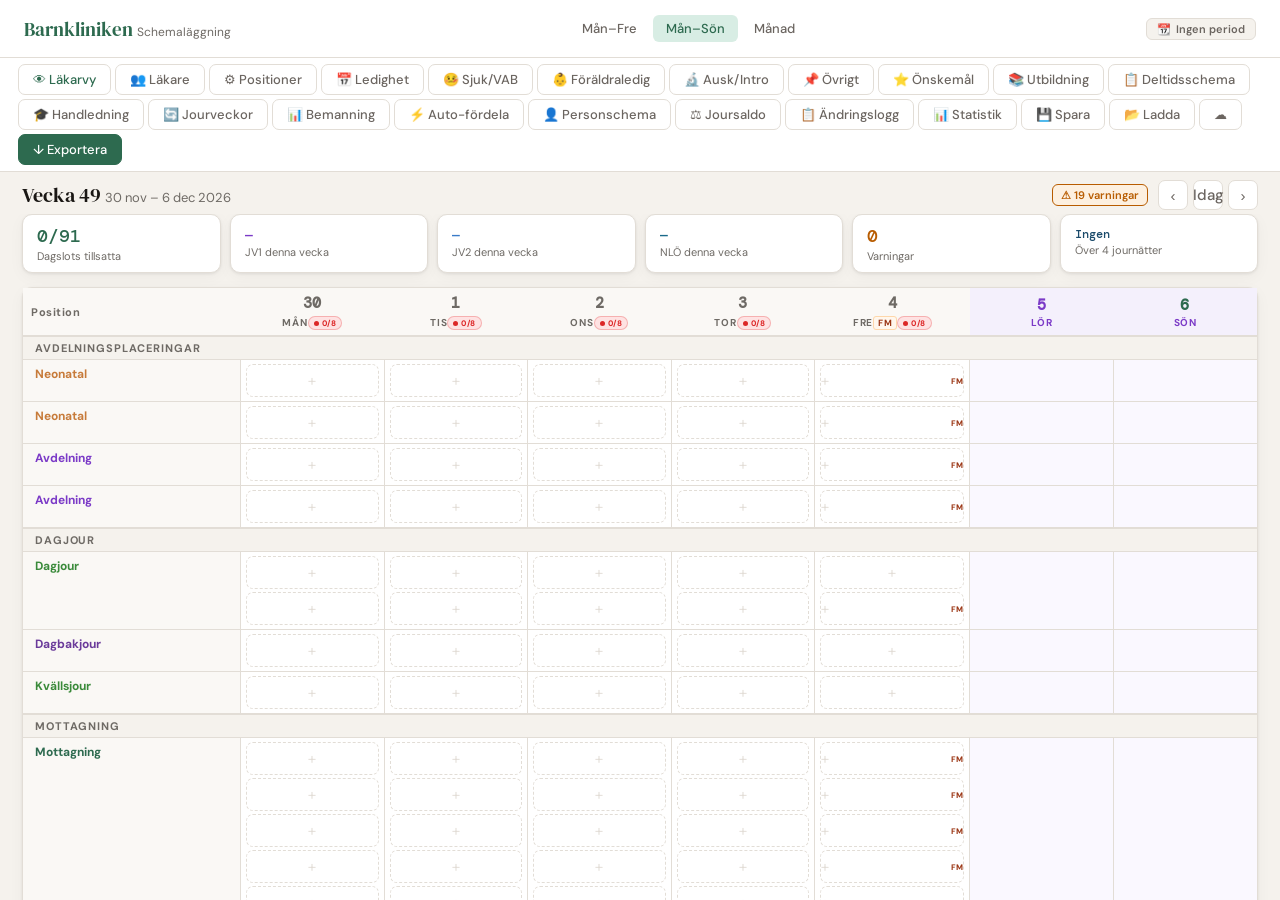
==== index.html @ f3102639 "Add quick-remove (✕) buttons to all schedule rows - Administration: ✕ button removes specialSlots en" ====
<!DOCTYPE html>
<html lang="sv">
<head>
<meta charset="UTF-8">
<meta name="viewport" content="width=device-width, initial-scale=1.0">
<title>Schemaläggning — Barnkliniken</title>
<link href="https://fonts.googleapis.com/css2?family=DM+Serif+Display:ital@0;1&family=DM+Mono:wght@400;500&family=DM+Sans:wght@300;400;500;600&display=swap" rel="stylesheet">
<link rel="stylesheet" href="style.css?v=3">
</head>
<body>
<div id="doctorSelectorOverlay" style="display:none;position:fixed;inset:0;background:rgba(0,0,0,.45);z-index:9999;align-items:center;justify-content:center">
  <div style="background:var(--surface);border-radius:14px;padding:32px;max-width:500px;width:90%;box-shadow:0 8px 40px rgba(0,0,0,.25)">
    <div style="font-family:'DM Serif Display',serif;font-size:22px;color:var(--text1);margin-bottom:4px">Barnkliniken</div>
    <div style="font-size:13px;color:var(--text3);margin-bottom:24px">Välj din läkare för att fortsätta</div>
    <div id="doctorSelectorList" style="display:flex;flex-direction:column;gap:8px;max-height:400px;overflow-y:auto"></div>
  </div>
</div>
<header>
  <div class="logo">Barnkliniken <span>Schemaläggning</span></div>
  <div class="header-nav">
    <button class="nav-btn" id="btn5" onclick="setSpan(5)">Mån–Fre</button>
    <button class="nav-btn active" id="btn7" onclick="setSpan(7)">Mån–Sön</button>
    <button class="nav-btn" id="btnMonth" onclick="setViewMode('month')">Månad</button>
  </div>
  <div id="periodBadge" class="period-badge" onclick="openPeriodModal()" title="Välj schemaperiod">📆 <span id="periodBadgeText">Ingen period vald</span></div>
</header>
<div class="toolbar">
  <button class="btn-action" onclick="window.open('?mode=doctor','_blank')" title="Öppna läkarvy i ny flik" style="color:var(--accent)">👁 Läkarvy</button>
  <button class="btn-action" onclick="openDoctorListModal()">👥 Läkare</button>
  <button class="btn-action" onclick="openPositionsModal()">⚙ Positioner</button>
  <button class="btn-action" onclick="openLedighetModal()">📅 Ledighet</button>
  <button class="btn-action" onclick="openSjukskrivningModal(isoDate(getMonday(currentDate)))" title="Sjukskrivning och VAB">🤒 Sjuk/VAB</button>
  <button class="btn-action" onclick="openFlPeriodModal()" title="Föräldraledig">👶 Föräldraledig</button>
  <button class="btn-action" onclick="openAuskultationModal(isoDate(getMonday(currentDate)))" title="Auskultation och introduktion">🔬 Ausk/Intro</button>
  <button class="btn-action" onclick="openOvrigtModal(isoDate(getMonday(currentDate)))" title="Övrigt — möten och åtaganden">📌 Övrigt</button>
  <button class="btn-action" onclick="openOnskadPassModal()" title="Önskade pass per läkare">⭐ Önskemål</button>
  <button class="btn-action" onclick="openUtbildningModal()">📚 Utbildning</button>
  <button class="btn-action" onclick="openDeltidModal()">📋 Deltidsschema</button>
  <button class="btn-action" onclick="openHandledningModal()">🎓 Handledning</button>
  <button class="btn-action" onclick="openRotationModal()">🔄 Jourveckor</button>
  <button class="btn-action" onclick="openBemanningModal()">📊 Bemanning</button>
  <button class="btn-action" onclick="openAutoModal()">⚡ Auto-fördela</button>
  <button class="btn-action" onclick="openPersonScheduleModal()">👤 Personschema</button>
  <button class="btn-action" onclick="openJoursaldoModal()" title="Jouräknesaldo per läkare">⚖ Joursaldo</button>
  <button class="btn-action" onclick="openChangelogModal()" title="Ändringslogg för denna session">📋 Ändringslogg</button>
  <button class="btn-action" onclick="openStatisticsModal()" title="Exportera placeringsstatistik per läkare till Excel">📊 Statistik</button>
  <button class="btn-action" onclick="saveData()" title="Spara allt som JSON-fil (laddar ned + synkar till GitHub om konfigurerat)">💾 Spara</button>
  <button class="btn-action" onclick="document.getElementById('loadFileInput').click()" title="Ladda in sparad JSON-fil">📂 Ladda</button>
  <button class="btn-action" onclick="openGithubModal()" title="Inställningar för GitHub-synk" id="githubSyncBtn">☁</button>
  <input type="file" id="loadFileInput" accept=".json" style="display:none" onchange="loadData(event)">
  <button class="btn-action primary" onclick="exportSchema()">↓ Exportera</button>
</div>
<div id="doctorToolbar" style="display:none;flex-shrink:0;align-items:center;gap:8px;padding:6px 18px;background:var(--surface);border-bottom:1px solid var(--border)">
  <span id="doctorModeLabel" style="font-size:12px;font-weight:700;color:var(--accent);background:var(--accent-light);padding:3px 10px;border-radius:20px;margin-right:8px">Läkarvy</span>
  <button class="btn-action" onclick="openPersonScheduleModal()">👤 Personschema</button>
  <button class="btn-action" onclick="openOnskadPassModal()">📋 Önskemål</button>
  <button class="btn-action" onclick="openBemanningModal()">📊 Bemanning</button>
  <div style="flex:1"></div>
  <button class="nav-btn" onclick="goToDoctorSelector()" title="Byt läkare">↩ Byt läkare</button>
</div>
<main>

<div class="content">
  <div class="week-header">
    <div class="week-title" id="weekTitle">Vecka —</div>
    <div style="display:flex;gap:10px;align-items:center">
      <div id="warnBadge" style="display:none"></div>
      <div class="week-nav">
        <button onclick="navigate(-1)">‹</button>
        <button class="btn-today" onclick="goToday()">Idag</button>
        <button onclick="navigate(1)">›</button>
      </div>
    </div>
  </div>
  <div class="stats-bar" id="statsBar"></div>
  <div class="schedule-container" id="scheduleContainer"></div>
</div>
</main>

<div class="ctx-menu" id="ctxMenu">
  <div class="ctx-head" id="ctxHead">Välj läkare</div>
  <div id="ctxHalfRow" style="display:none;padding:4px 8px 6px;display:none;gap:4px;flex-wrap:wrap"></div>
  <div class="ctx-doc-list" id="ctxDocList"></div>
  <div id="ctxLocRow" style="display:none;padding:3px 8px 2px;display:none;gap:4px">
  </div>
  <div id="ctxActivityRow" style="display:none;padding:3px 8px 2px;gap:4px;flex-wrap:wrap"></div>
  <div id="ctxNoteRow" style="display:none;padding:4px 8px 6px">
    <input type="text" id="ctxNoteInput" placeholder="Notering (lokal, inriktning…)" maxlength="60" style="width:100%;box-sizing:border-box;font-size:11px;padding:4px 7px;border:1px solid var(--border);border-radius:5px;background:var(--surface);color:var(--text1);outline:none" oninput="ctxNoteChanged(this.value)">
  </div>
  <div id="ctxCopyRow" style="display:none"><div class="ctx-sep"></div><div class="ctx-item" onclick="openCopySlot()"><span style="width:14px;text-align:center">📋</span> Kopiera till…</div></div>
  <div class="ctx-sep"></div>
  <div class="ctx-item danger" onclick="ctxClear()"><span style="width:14px;text-align:center">✕</span> Rensa</div>
</div>

<div class="ctx-menu" id="ctxJV" style="min-width:230px">
  <div class="ctx-head" id="ctxJVHead"></div>
  <div id="ctxJVList" style="padding:4px 6px;max-height:250px;overflow-y:auto"></div>
  <div class="ctx-sep"></div>
  <div class="ctx-item danger" onclick="clearJVCtx()"><span style="width:14px;text-align:center">✕</span> Rensa</div>
</div>

<div class="ctx-menu" id="ctxBJ" style="min-width:220px">
  <div class="ctx-head" id="ctxBJHead">Välj läkare</div>
  <div class="ctx-doc-list" id="ctxBJList"></div>
  <div class="ctx-sep"></div>
  <div class="ctx-item danger" onclick="clearBJCtx()"><span style="width:14px;text-align:center">✕</span> Rensa</div>
</div>

<div class="ctx-menu" id="ctxLedig" style="min-width:230px">
  <div class="ctx-head" id="ctxLedigHead">Ledighet</div>
  <div id="ctxLedigSubRow" style="display:none;padding:4px 8px 2px;gap:4px;flex-wrap:wrap"></div>
  <div id="ctxLedigNoteRow" style="display:none;padding:4px 8px 2px">
    <input id="ctxLedigNote" type="text" placeholder="Kommentar (valfritt)" style="width:100%;box-sizing:border-box;font-size:11px;padding:4px 8px;border:1px solid var(--border);border-radius:6px;background:var(--bg);color:var(--text1)">
  </div>
  <div class="ctx-doc-list" id="ctxLedigList"></div>
</div>

<div class="modal-overlay" id="addDoctorModal">
  <div class="modal" style="min-width:500px">
    <h3>Lägg till läkare</h3><p class="modal-sub">Namn, befattning, kompetenser och jourinformation.</p>
    <div class="two-col">
      <div class="fg"><label class="fl">Namn</label><input type="text" id="addDocName" placeholder="För- och efternamn"></div>
      <div class="fg"><label class="fl">Befattning</label><div class="tg" id="addRoleGrid"></div></div>
    </div>
    <div class="fg" style="max-width:180px"><label class="fl">Tjänstgrad (%)</label><input type="number" id="addTjgrad" value="100" min="10" max="100" step="5" style="width:100%;padding:6px 10px;border:1px solid var(--border);border-radius:6px;font-size:13px"></div>
    <div class="two-col">
      <div class="fg"><label class="fl">Anställningsstart</label><input type="date" id="addEmpStart" style="width:100%;padding:6px 10px;border:1px solid var(--border);border-radius:6px;font-size:13px"></div>
      <div class="fg"><label class="fl">Anställningsslut <span style="font-weight:400;color:var(--text3)">(tom = tillsvidare)</span></label><input type="date" id="addEmpEnd" style="width:100%;padding:6px 10px;border:1px solid var(--border);border-radius:6px;font-size:13px"></div>
    </div>
    <div class="two-col">
      <div class="fg"><label class="fl" style="color:#6366f1">🏢 Tjänstledig från</label><input type="date" id="addTlFrom" style="width:100%;padding:6px 10px;border:1px solid var(--border);border-radius:6px;font-size:13px"></div>
      <div class="fg"><label class="fl" style="color:#6366f1">Tjänstledig till <span style="font-weight:400;color:var(--text3)">(tom = pågår)</span></label><input type="date" id="addTlTo" style="width:100%;padding:6px 10px;border:1px solid var(--border);border-radius:6px;font-size:13px"></div>
    </div>
    <div class="fg"><label class="fl">Tillåtna positioner <span style="font-weight:400;color:var(--text3)">(tom = alla tillåtna)</span></label><button class="btn sm" type="button" onclick="applyRoleDefaults('add')" style="font-size:10px;margin-bottom:4px">↩ Fyll från rollstandard</button><div class="tg" id="addAllowedGrid"></div></div>
    <div class="fg"><label class="fl">Föredragna positioner</label><div class="tg" id="addPrefGrid"></div></div>
    <div class="fg"><label class="fl">JV-preferens</label>
      <div class="tg">
        <input type="radio" name="addPrefJV" id="addPrefJVnone" value="" checked><label class="tl" for="addPrefJVnone">Ingen</label>
        <input type="radio" name="addPrefJV" id="addPrefJV1" value="JV1"><label class="tl" for="addPrefJV1">Föredrar JV1</label>
        <input type="radio" name="addPrefJV" id="addPrefJV2" value="JV2"><label class="tl" for="addPrefJV2">Föredrar JV2</label>
      </div>
    </div>
    <div class="fg"><label class="fl">Deltar i jourveckor</label>
      <div class="tg">
        <input type="checkbox" class="tc" id="addJV1"><label class="tl" for="addJV1" title="Jourvecka 1 — primärjour fredag kväll t.o.m. måndag morgon">JV1</label>
        <input type="checkbox" class="tc" id="addJV2"><label class="tl" for="addJV2" title="Jourvecka 2 — primärjour lördag kväll t.o.m. tisdag morgon">JV2</label>
        <input type="checkbox" class="tc" id="addNLO"><label class="tl" for="addNLO" title="Nattlördag — primärjour natt lördag">NLÖ</label>
      </div>
    </div>
    <div class="fg"><label class="fl">Deltar i bakjour</label>
      <div class="tg">
        <input type="checkbox" class="tc" id="addBJFS"><label class="tl" for="addBJFS" title="Bakjour fredag–söndag">BJFS</label>
        <input type="checkbox" class="tc" id="addBJLO"><label class="tl" for="addBJLO" title="Bakjour lördag">BJLÖ</label>
        <input type="checkbox" class="tc" id="addBJNV"><label class="tl" for="addBJNV" title="Nattbakjour vardag">BJNV</label>
      </div>
    </div>
    <div class="modal-actions"><button class="btn" onclick="closeModal('addDoctorModal')">Avbryt</button><button class="btn primary" onclick="confirmAddDoctor()">Lägg till</button></div>
  </div>
</div>

<div class="modal-overlay" id="editDoctorModal">
  <div class="modal" style="min-width:460px">
    <h3>Redigera läkare</h3><p class="modal-sub">Klicka på taggar för att toggla.</p>
    <input type="hidden" id="editDocId">
    <div class="two-col">
      <div class="fg"><label class="fl">Namn</label><input type="text" id="editDocName"></div>
      <div class="fg"><label class="fl">Befattning</label><div class="tg" id="editRoleGrid"></div></div>
    </div>
    <div class="fg" style="max-width:180px"><label class="fl">Tjänstgrad (%)</label><input type="number" id="editTjgrad" value="100" min="10" max="100" step="5" style="width:100%;padding:6px 10px;border:1px solid var(--border);border-radius:6px;font-size:13px"></div>
    <div class="two-col">
      <div class="fg"><label class="fl">Anställningsstart</label><input type="date" id="editEmpStart" style="width:100%;padding:6px 10px;border:1px solid var(--border);border-radius:6px;font-size:13px"></div>
      <div class="fg"><label class="fl">Anställningsslut <span style="font-weight:400;color:var(--text3)">(tom = tillsvidare)</span></label><input type="date" id="editEmpEnd" style="width:100%;padding:6px 10px;border:1px solid var(--border);border-radius:6px;font-size:13px"></div>
    </div>
    <div class="two-col">
      <div class="fg"><label class="fl" style="color:#6366f1">🏢 Tjänstledig från</label><input type="date" id="editTlFrom" style="width:100%;padding:6px 10px;border:1px solid var(--border);border-radius:6px;font-size:13px"></div>
      <div class="fg"><label class="fl" style="color:#6366f1">Tjänstledig till <span style="font-weight:400;color:var(--text3)">(tom = pågår)</span></label><input type="date" id="editTlTo" style="width:100%;padding:6px 10px;border:1px solid var(--border);border-radius:6px;font-size:13px"></div>
    </div>
    <div class="fg"><label class="fl">Föredragna positioner</label><div class="tg" id="editPrefGrid"></div></div>
    <div class="fg"><label class="fl">Tillåtna positioner <span style="font-weight:400;color:var(--text3)">(tom = alla tillåtna)</span></label><button class="btn sm" type="button" onclick="applyRoleDefaults('edit')" style="font-size:10px;margin-bottom:4px">↩ Fyll från rollstandard</button><div class="tg" id="editAllowedGrid"></div></div>
    <div class="fg"><label class="fl">JV-preferens</label>
      <div class="tg">
        <input type="radio" name="editPrefJV" id="editPrefJVnone" value=""><label class="tl" for="editPrefJVnone">Ingen</label>
        <input type="radio" name="editPrefJV" id="editPrefJV1" value="JV1"><label class="tl" for="editPrefJV1">Föredrar JV1</label>
        <input type="radio" name="editPrefJV" id="editPrefJV2" value="JV2"><label class="tl" for="editPrefJV2">Föredrar JV2</label>
      </div>
    </div>
    <div class="fg"><label class="fl">Deltar i jourveckor</label>
      <div class="tg">
        <input type="checkbox" class="tc" id="editJV1"><label class="tl" for="editJV1" title="Jourvecka 1 — primärjour fredag kväll t.o.m. måndag morgon">JV1</label>
        <input type="checkbox" class="tc" id="editJV2"><label class="tl" for="editJV2" title="Jourvecka 2 — primärjour lördag kväll t.o.m. tisdag morgon">JV2</label>
        <input type="checkbox" class="tc" id="editNLO"><label class="tl" for="editNLO" title="Nattlördag — primärjour natt lördag">NLÖ</label>
      </div>
    </div>
    <div class="fg"><label class="fl">Deltar i bakjour</label>
      <div class="tg">
        <input type="checkbox" class="tc" id="editBJFS"><label class="tl" for="editBJFS" title="Bakjour fredag–söndag">BJFS</label>
        <input type="checkbox" class="tc" id="editBJLO"><label class="tl" for="editBJLO" title="Bakjour lördag">BJLÖ</label>
        <input type="checkbox" class="tc" id="editBJNV"><label class="tl" for="editBJNV" title="Nattbakjour vardag">BJNV</label>
      </div>
    </div>
    <div class="modal-actions"><button class="btn danger" onclick="promptDeleteFromEdit()">Ta bort</button><div style="flex:1"></div><button class="btn" onclick="closeEditDoctorModal()">Avbryt</button><button class="btn primary" onclick="confirmEditDoctor()">Spara</button></div>
  </div>
</div>

<div class="modal-overlay" id="jvOverrideModal">
  <div class="modal" style="min-width:360px">
    <h3 id="jvOverrideTitle">Byt jourhavande</h3>
    <p class="modal-sub" id="jvOverrideSub"></p>
    <div class="fg">
      <label class="fl">Välj läkare</label>
      <select id="jvOverrideSel" style="width:100%;padding:7px 10px;border:1px solid var(--border);border-radius:6px;font-size:13px"></select>
    </div>
    <div class="modal-actions">
      <button class="btn danger" onclick="clearJVOverride()">Återställ till JV-schema</button>
      <div style="flex:1"></div>
      <button class="btn" onclick="closeModal('jvOverrideModal')">Avbryt</button>
      <button class="btn primary" onclick="confirmJVOverride()">Spara</button>
    </div>
  </div>
</div>

<div class="modal-overlay" id="rotationModal">
  <div class="modal" style="min-width:580px">
    <h3>Jourveckor — rotation</h3>
    <p class="modal-sub">Tilldela JV1, JV2 och NLÖ per vecka. Auto-rotation roterar rättvist bland markerade läkare.</p>
    <div style="display:grid;grid-template-columns:1fr 1fr 1fr;gap:8px;margin-bottom:14px">
      <div style="background:var(--jv1-light);border:1px solid var(--jv1);border-radius:8px;padding:9px 12px">
        <div style="font-size:11px;font-weight:700;color:var(--jv1);margin-bottom:3px">JV1</div>
        <div style="font-size:10px;color:var(--text2)">Fre natt → Sön dag · Mån natt · Ons natt</div>
      </div>
      <div style="background:var(--jv2-light);border:1px solid var(--jv2);border-radius:8px;padding:9px 12px">
        <div style="font-size:11px;font-weight:700;color:var(--jv2);margin-bottom:3px">JV2</div>
        <div style="font-size:10px;color:var(--text2)">Lör dag → Sön natt · Tis natt · Tor natt</div>
      </div>
      <div style="background:var(--nlo-light);border:1px solid var(--nlo);border-radius:8px;padding:9px 12px">
        <div style="font-size:11px;font-weight:700;color:var(--nlo);margin-bottom:3px">NLÖ</div>
        <div style="font-size:10px;color:var(--text2)">Lördag natt<br><span style="color:var(--jourledigt)">✦ Lör natt → jourledigt måndag</span></div>
      </div>
    </div>
    <div style="display:flex;align-items:center;justify-content:space-between;margin-bottom:8px">
      <div style="display:flex;align-items:center;gap:6px">
        <button class="btn sm" onclick="rotNav(-4)">⟨⟨</button>
        <button class="btn sm" onclick="rotNav(-1)">←</button>
        <button class="btn sm" onclick="rotNav(0)" title="Hoppa till aktuell vecka">Idag</button>
        <button class="btn sm" onclick="rotNav(1)">→</button>
        <button class="btn sm" onclick="rotNav(4)">⟩⟩</button>
      </div>
      <div style="display:flex;gap:6px">
        <input type="number" id="rotFrom" min="1" max="52" style="width:70px;font-size:12px" placeholder="Fr.v.">
        <input type="number" id="rotTo" min="1" max="52" style="width:70px;font-size:12px" placeholder="T.o.m.">
        <button class="btn sm primary" onclick="autoRotate()">Auto-rotera</button>
        <button class="btn sm" onclick="clearRotation()">Rensa</button>
        <button class="btn sm" onclick="undoClearRotation()" title="Ångra senaste rensning eller auto-rotation">↩ Ångra</button>
      </div>
    </div>
    <div style="max-height:300px;overflow-y:auto;border:1px solid var(--border);border-radius:8px" id="rotTableWrap">
      <table class="rot-table" id="rotTable"></table>
    </div>

    <div style="margin-top:18px;padding-top:14px;border-top:1px solid var(--border)">
      <div style="display:flex;align-items:center;justify-content:space-between;margin-bottom:10px">
        <div style="font-size:13px;font-weight:700">Bakjour helg <span style="font-size:11px;font-weight:400;color:var(--text3)">(BJFS = Bakjour fre–sön · BJLÖ = Bakjour lördag)</span></div>
        <div style="display:flex;gap:6px">
          <button class="btn sm primary" onclick="autoBJRotate()">Auto-rotera BJ</button>
          <button class="btn sm" onclick="clearBJRotation()">Rensa BJ</button>
          <button class="btn sm" onclick="undoClearBJRotation()" title="Ångra senaste rensning eller auto-rotation">↩ Ångra</button>
        </div>
      </div>
      <div style="display:grid;grid-template-columns:1fr 1fr;gap:8px;margin-bottom:10px">
        <div style="background:var(--bjfs-light);border:1px solid var(--bjfs);border-radius:8px;padding:8px 12px">
          <div style="font-size:11px;font-weight:700;color:var(--bjfs);margin-bottom:2px">BJFS</div>
          <div style="font-size:10px;color:var(--text2)">Fre natt · Sön dag+natt · Jourledig fre efter</div>
        </div>
        <div style="background:var(--bjlo-light);border:1px solid var(--bjlo);border-radius:8px;padding:8px 12px">
          <div style="font-size:11px;font-weight:700;color:var(--bjlo);margin-bottom:2px">BJLÖ</div>
          <div style="font-size:10px;color:var(--text2)">Lör dag+natt · Jourledig måndag</div>
        </div>
      </div>
      <div style="max-height:300px;overflow-y:auto;border:1px solid var(--border);border-radius:8px" id="bjRotTableWrap">
        <table class="rot-table" id="bjRotTable"></table>
      </div>
    </div>

    <div style="margin-top:18px;padding-top:14px;border-top:1px solid var(--border)">
      <div style="display:flex;align-items:center;justify-content:space-between;margin-bottom:10px">
        <div style="font-size:13px;font-weight:700">Nattbakjour vardag</div>
        <div style="display:flex;gap:6px">
          <button class="btn sm primary" onclick="autoBJNVRotate()">Auto-rotera BJNV</button>
          <button class="btn sm" onclick="clearBJNVRotation()">Rensa BJNV</button>
        </div>
      </div>
      <div style="background:var(--bjnv-light);border:1px solid var(--bjnv);border-radius:8px;padding:8px 12px;margin-bottom:10px">
        <div style="font-size:11px;font-weight:700;color:var(--bjnv);margin-bottom:2px">BJNV</div>
        <div style="font-size:10px;color:var(--text2)">Max 1 natt/vecka per läkare · Ej i anslutning till bakjourshelg · Jourledig nästa vardag</div>
      </div>
      <div style="max-height:300px;overflow-y:auto;border:1px solid var(--border);border-radius:8px" id="bjNVRotTableWrap">
        <table class="rot-table" id="bjNVRotTable"></table>
      </div>
    </div>

    <div class="modal-actions"><button class="btn primary" onclick="closeModal('rotationModal');render()">Klar</button></div>
  </div>
</div>

<div class="modal-overlay" id="positionsModal">
  <div class="modal" style="min-width:500px">
    <h3>Positioner &amp; krav</h3><p class="modal-sub">Dagpositioner med befattnings- och kompetenskrav.</p>
    <div id="posListEl"></div>
    <div style="margin-top:12px;padding-top:12px;border-top:1px solid var(--border)">
      <label class="fl">Ny position</label>
      <div style="margin-bottom:8px">
        <input type="text" id="newPosName" placeholder="Namn..." style="width:100%;box-sizing:border-box">
      </div>
      <div class="two-col" style="margin-bottom:8px">
        <div><label class="fl">Sektion i schema</label><select id="newPosSection"><option value="">Avdelningsplaceringar</option><option value="mott">Mottagning</option><option value="specmott">Specialistmottagningar</option></select></div>
        <div><label class="fl">Veckofrekvens</label><select id="newPosWeekParity"><option value="">Varje vecka</option><option value="even">Jämna veckor</option><option value="odd">Ojämna veckor</option></select></div>
      </div>
      <div>
        <label class="fl">Platser per dag (0 = inaktiv)</label>
        <div style="display:grid;grid-template-columns:repeat(5,1fr);gap:4px;margin-top:4px">
          <div style="text-align:center"><div style="font-size:9px;color:var(--text3);margin-bottom:2px">Mån</div><input type="number" id="newPosDay_1" value="1" min="0" max="6" style="width:100%;text-align:center;padding:3px"><label style="display:flex;align-items:center;justify-content:center;gap:2px;font-size:9px;color:#1d4ed8;margin-top:2px;cursor:pointer" title="En slot är Karlshamn"><input type="checkbox" id="newPosKH_1" style="margin:0;accent-color:#1d4ed8">KH</label><select id="newPosParity_1" style="width:100%;font-size:9px;padding:2px;margin-top:2px;border:1px solid var(--border);border-radius:4px" title="Veckofrekvens för måndag"><option value="">Varje v.</option><option value="even">Jämna v.</option><option value="odd">Ojämna v.</option></select></div>
          <div style="text-align:center"><div style="font-size:9px;color:var(--text3);margin-bottom:2px">Tis</div><input type="number" id="newPosDay_2" value="1" min="0" max="6" style="width:100%;text-align:center;padding:3px"><label style="display:flex;align-items:center;justify-content:center;gap:2px;font-size:9px;color:#1d4ed8;margin-top:2px;cursor:pointer" title="En slot är Karlshamn"><input type="checkbox" id="newPosKH_2" style="margin:0;accent-color:#1d4ed8">KH</label><select id="newPosParity_2" style="width:100%;font-size:9px;padding:2px;margin-top:2px;border:1px solid var(--border);border-radius:4px" title="Veckofrekvens för tisdag"><option value="">Varje v.</option><option value="even">Jämna v.</option><option value="odd">Ojämna v.</option></select></div>
          <div style="text-align:center"><div style="font-size:9px;color:var(--text3);margin-bottom:2px">Ons</div><input type="number" id="newPosDay_3" value="1" min="0" max="6" style="width:100%;text-align:center;padding:3px"><label style="display:flex;align-items:center;justify-content:center;gap:2px;font-size:9px;color:#1d4ed8;margin-top:2px;cursor:pointer" title="En slot är Karlshamn"><input type="checkbox" id="newPosKH_3" style="margin:0;accent-color:#1d4ed8">KH</label><select id="newPosParity_3" style="width:100%;font-size:9px;padding:2px;margin-top:2px;border:1px solid var(--border);border-radius:4px" title="Veckofrekvens för onsdag"><option value="">Varje v.</option><option value="even">Jämna v.</option><option value="odd">Ojämna v.</option></select></div>
          <div style="text-align:center"><div style="font-size:9px;color:var(--text3);margin-bottom:2px">Tor</div><input type="number" id="newPosDay_4" value="1" min="0" max="6" style="width:100%;text-align:center;padding:3px"><label style="display:flex;align-items:center;justify-content:center;gap:2px;font-size:9px;color:#1d4ed8;margin-top:2px;cursor:pointer" title="En slot är Karlshamn"><input type="checkbox" id="newPosKH_4" style="margin:0;accent-color:#1d4ed8">KH</label><select id="newPosParity_4" style="width:100%;font-size:9px;padding:2px;margin-top:2px;border:1px solid var(--border);border-radius:4px" title="Veckofrekvens för torsdag"><option value="">Varje v.</option><option value="even">Jämna v.</option><option value="odd">Ojämna v.</option></select></div>
          <div style="text-align:center"><div style="font-size:9px;color:var(--text3);margin-bottom:2px">Fre</div><input type="number" id="newPosDay_5" value="1" min="0" max="6" style="width:100%;text-align:center;padding:3px"><label style="display:flex;align-items:center;justify-content:center;gap:2px;font-size:9px;color:#1d4ed8;margin-top:2px;cursor:pointer" title="En slot är Karlshamn"><input type="checkbox" id="newPosKH_5" style="margin:0;accent-color:#1d4ed8">KH</label><select id="newPosParity_5" style="width:100%;font-size:9px;padding:2px;margin-top:2px;border:1px solid var(--border);border-radius:4px" title="Veckofrekvens för fredag"><option value="">Varje v.</option><option value="even">Jämna v.</option><option value="odd">Ojämna v.</option></select></div>
        </div>
      </div>
    </div>
    <div class="modal-actions"><button class="btn" onclick="closeModal('positionsModal')">Stäng</button><button class="btn primary" onclick="addPosition()">+ Lägg till</button></div>
  </div>
</div>

<div class="modal-overlay" id="copySlotModal">
  <div class="modal" style="max-width:380px">
    <h3>Kopiera pass</h3>
    <p class="modal-sub" id="copySlotDesc"></p>
    <div style="display:flex;align-items:center;gap:8px;margin-bottom:6px">
      <label style="display:flex;align-items:center;gap:4px;font-size:11px;color:var(--text2);cursor:pointer"><input type="checkbox" onchange="toggleCopySlotAll(this.checked)" style="margin:0;accent-color:var(--accent)"> Markera alla</label>
    </div>
    <div id="copySlotList" style="max-height:380px;overflow-y:auto;border:1px solid var(--border);border-radius:7px;padding:4px 6px"></div>
    <div class="modal-actions">
      <button class="btn" onclick="closeModal('copySlotModal')">Avbryt</button>
      <button class="btn primary" onclick="confirmCopySlot()">📋 Kopiera markerade</button>
    </div>
  </div>
</div>

<div class="modal-overlay" id="copyOvrigtModal">
  <div class="modal" style="max-width:360px">
    <h3>Kopiera aktivitet</h3>
    <p class="modal-sub" id="copyOvrigtDesc"></p>
    <div class="two-col" style="margin-bottom:10px">
      <div><label class="fl">Från</label><input type="date" id="copyOvrigtFrom" oninput="updateOvrigtCopyPreview()"></div>
      <div><label class="fl">Till</label><input type="date" id="copyOvrigtTo" oninput="updateOvrigtCopyPreview()"></div>
    </div>
    <div style="margin-bottom:10px">
      <label class="fl">Kopiera till dessa veckodagar</label>
      <div style="display:flex;gap:6px;margin-top:5px">
        <label style="display:flex;flex-direction:column;align-items:center;gap:3px;font-size:10px;color:var(--text2);cursor:pointer"><input type="checkbox" class="copyOvrigtDow" value="1" oninput="updateOvrigtCopyPreview()" style="margin:0;accent-color:var(--accent)">Mån</label>
        <label style="display:flex;flex-direction:column;align-items:center;gap:3px;font-size:10px;color:var(--text2);cursor:pointer"><input type="checkbox" class="copyOvrigtDow" value="2" oninput="updateOvrigtCopyPreview()" style="margin:0;accent-color:var(--accent)">Tis</label>
        <label style="display:flex;flex-direction:column;align-items:center;gap:3px;font-size:10px;color:var(--text2);cursor:pointer"><input type="checkbox" class="copyOvrigtDow" value="3" oninput="updateOvrigtCopyPreview()" style="margin:0;accent-color:var(--accent)">Ons</label>
        <label style="display:flex;flex-direction:column;align-items:center;gap:3px;font-size:10px;color:var(--text2);cursor:pointer"><input type="checkbox" class="copyOvrigtDow" value="4" oninput="updateOvrigtCopyPreview()" style="margin:0;accent-color:var(--accent)">Tor</label>
        <label style="display:flex;flex-direction:column;align-items:center;gap:3px;font-size:10px;color:var(--text2);cursor:pointer"><input type="checkbox" class="copyOvrigtDow" value="5" oninput="updateOvrigtCopyPreview()" style="margin:0;accent-color:var(--accent)">Fre</label>
        <label style="display:flex;flex-direction:column;align-items:center;gap:3px;font-size:10px;color:var(--text2);cursor:pointer"><input type="checkbox" class="copyOvrigtDow" value="6" oninput="updateOvrigtCopyPreview()" style="margin:0;accent-color:var(--accent)">Lör</label>
        <label style="display:flex;flex-direction:column;align-items:center;gap:3px;font-size:10px;color:var(--text2);cursor:pointer"><input type="checkbox" class="copyOvrigtDow" value="0" oninput="updateOvrigtCopyPreview()" style="margin:0;accent-color:var(--accent)">Sön</label>
      </div>
    </div>
    <div id="copyOvrigtPreview" style="font-size:12px;color:var(--text3);margin-bottom:4px;min-height:18px"></div>
    <div class="modal-actions">
      <button class="btn" onclick="closeModal('copyOvrigtModal')">Avbryt</button>
      <button class="btn primary" onclick="confirmOvrigtCopy()">📋 Kopiera</button>
    </div>
  </div>
</div>

<div class="modal-overlay" id="rolesModal">
  <div class="modal"><h3>Roller</h3><p class="modal-sub">Hantera befattningstaggar.</p>
    <div>
      <div><div class="fl" style="margin-bottom:7px">Befattningar</div><div id="roleTagsList" style="margin-bottom:8px"></div><div class="add-form"><input type="text" id="newRoleInput" placeholder="Ny..." onkeydown="if(event.key==='Enter')addRoleTag()"><button class="btn-add" onclick="addRoleTag()" style="padding:5px 9px;font-size:14px">+</button></div></div>

    </div>
    <div class="modal-actions"><button class="btn primary" onclick="closeModal('rolesModal');render()">Klar</button></div>
  </div>
</div>

<div class="modal-overlay" id="autoModal">
  <div class="modal"><h3>Auto-fördela</h3><p class="modal-sub">Fördelar dagpositioner med hänsyn till kompetens, befattning och preferenser. Jourveckor hanteras i rotationstabellen.</p>
    <div class="fg"><label class="fl">Fördela</label>
      <div style="display:flex;flex-direction:column;gap:6px">
        <label style="display:flex;align-items:center;gap:8px;font-size:13px;cursor:pointer"><input type="checkbox" id="autoChkDag" checked> Dagpositioner (exkl. jourveckans läkare)</label>
        <label style="display:flex;align-items:center;gap:8px;font-size:13px;cursor:pointer"><input type="checkbox" id="autoChkDJ" checked> Dagjour &amp; Dagbakjour</label>
        <label style="display:flex;align-items:center;gap:8px;font-size:13px;cursor:pointer"><input type="checkbox" id="autoChkRond" checked> Dagvård — Rond 08:30–09:00</label>
        <label style="display:flex;align-items:center;gap:8px;font-size:13px;cursor:pointer;padding-left:20px"><input type="checkbox" id="autoChkDvMott" checked> Dagvård — Mottagning</label>
        <label style="display:flex;align-items:center;gap:8px;font-size:13px;cursor:pointer"><input type="checkbox" id="autoChkHandl" checked> Handledning (1 fm/mån per ST-läkare)</label>
      </div>
    </div>
    <div style="border-top:1px solid var(--border);margin-top:10px;padding-top:10px">
      <label class="fl" style="margin-bottom:6px">Rensa pass</label>
      <div style="display:flex;gap:8px;align-items:center;flex-wrap:wrap">
        <input type="date" id="clearFrom" style="padding:5px 8px;border-radius:6px;border:1px solid var(--border);font-size:12px;background:var(--surface);color:var(--text1)" oninput="updateClearInfo()">
        <span style="color:var(--text2);font-size:12px">–</span>
        <input type="date" id="clearTo" style="padding:5px 8px;border-radius:6px;border:1px solid var(--border);font-size:12px;background:var(--surface);color:var(--text1)" oninput="updateClearInfo()">
        <span id="clearInfo" style="font-size:11px;color:var(--text2)"></span>
      </div>
      <div style="display:flex;gap:6px;margin-top:8px;flex-wrap:wrap">
        <button class="btn sm danger" onclick="clearSchedule(false)" title="Rensa bara vald period">🗑 Rensa period</button>
        <button class="btn sm danger" onclick="clearSchedule(true)" title="Töm hela schemat">🗑 Rensa hela schemat</button>
      </div>
    </div>
    <div class="modal-actions"><div style="flex:1"></div><button class="btn" onclick="closeModal('autoModal')">Avbryt</button><button class="btn" onclick="undoAutoDistribute();closeModal('autoModal')" title="Återställ senaste autofördelning">↩ Ångra</button><button class="btn primary" onclick="runAutoDistribute()">⚡ Fördela</button></div>
  </div>
</div>

<div class="modal-overlay" id="deleteModal">
  <div class="modal"><h3>Ta bort läkare?</h3><p class="modal-sub" id="deleteModalText"></p>
    <div class="modal-actions"><button class="btn" onclick="closeModal('deleteModal')">Avbryt</button><button class="btn danger" onclick="confirmDelete()">Ta bort</button></div>
  </div>
</div>

<!-- Special ctx (edit/delete) -->
<div class="ctx-menu" id="ctxSpecial" style="min-width:180px">
  <div class="ctx-head" id="ctxSpecialHead">Inslag</div>
  <div class="ctx-item danger" onclick="deleteSpecialCtx()"><span style="width:14px;text-align:center">✕</span> Ta bort</div>
</div>

<!-- Bemanning Modal -->
<div class="modal-overlay" id="bemanningModal">
  <div class="modal" style="min-width:600px;max-width:780px">
    <h3>Bemanning</h3>
    <!-- Veckovy -->
    <div style="margin-bottom:4px">
      <div style="display:flex;align-items:center;gap:8px;margin-bottom:8px">
        <button class="btn sm" onclick="bemanningNavWeek(-1)">‹</button>
        <span id="bemanningWeekLabel" style="font-size:13px;font-weight:600;min-width:220px;text-align:center"></span>
        <button class="btn sm" onclick="bemanningNavWeek(1)">›</button>
      </div>
      <div id="bemanningWeekContainer"></div>
      <div style="margin-top:6px;display:flex;flex-wrap:wrap;gap:6px;font-size:10px">
        <span style="padding:1px 7px;border-radius:3px;background:#f0fdf4;color:#166534">✓ I tjänst</span>
        <span style="padding:1px 7px;border-radius:3px;background:var(--surface2);color:var(--text3);opacity:.8">JF Jourfritt</span>
        <span style="padding:1px 7px;border-radius:3px;background:#e0f2fe;color:#075985">Led</span>
        <span style="padding:1px 7px;border-radius:3px;background:#fce7f3;color:#9d174d">FL</span>
        <span style="padding:1px 7px;border-radius:3px;background:#fee2e2;color:#b91c1c">Sjuk</span>
        <span style="padding:1px 7px;border-radius:3px;background:#ede9fe;color:#5b21b6">Utb</span>
        <span style="padding:1px 7px;border-radius:3px;background:#fef9c3;color:#713f12">Deltid</span>
      </div>
    </div>
    <!-- Månadsöversikt -->
    <div style="margin-top:16px;padding-top:14px;border-top:1px solid var(--border)">
      <div class="fg" style="margin-bottom:0">
        <label class="fl">Månadsöversikt</label>
        <div style="display:flex;gap:8px;align-items:center">
          <button class="btn sm" onclick="bemanningNavMonth(-1)">‹</button>
          <span id="bemanningMonthLabel" style="font-size:13px;font-weight:600;min-width:140px;text-align:center"></span>
          <button class="btn sm" onclick="bemanningNavMonth(1)">›</button>
        </div>
      </div>
      <p class="modal-sub" style="margin-top:4px">Antal läkare i tjänst per dag. Röd = under minimum, gul = exakt vid gränsen, grön = OK.</p>
      <div id="bemanningContainer"></div>
    </div>
    <div class="modal-actions"><button class="btn primary" onclick="closeModal('bemanningModal')">Stäng</button></div>
  </div>
</div>

<!-- Ledighet Modal -->
<div class="modal-overlay" id="ledighetModal">
  <div class="modal" style="min-width:560px;max-width:700px">
    <h3>Ledighet &amp; jourfritt</h3>
    <p class="modal-sub">Klicka på veckotalet för att cykla: ingen → ledig → jourfri hel vecka → jourfri helg → ingen. Klicka på enstaka dagar för att toggla ledig/jourfri.</p>
    <div class="fg">
      <label class="fl">Läkare</label>
      <select id="ledDocSelect" onchange="renderLedighetCal()"></select>
    </div>
    <div class="fg">
      <label class="fl">Månad</label>
      <div style="display:flex;gap:8px;align-items:center">
        <button class="btn sm" onclick="ledMonth(-1)">‹</button>
        <span id="ledMonthLabel" style="font-size:13px;font-weight:600;min-width:120px;text-align:center"></span>
        <button class="btn sm" onclick="ledMonth(1)">›</button>
      </div>
    </div>
    <div id="ledCalContainer"></div>
    <div id="ledStaffingContainer"></div>
    <div class="modal-actions"><button class="btn primary" onclick="closeModal('ledighetModal');render()">Klar</button></div>
  </div>
</div>

<!-- Önskepass Modal -->
<div class="modal-overlay" id="onskadPassModal">
  <div class="modal" style="min-width:500px;max-width:620px">
    <button class="modal-close" onclick="closeModal('onskadPassModal')">×</button>
    <h3 id="opModalTitle">⭐ Önskemål</h3>
    <p class="modal-sub" style="margin-top:-6px">Önskade pass, jourveckor, ledighet, utbildning, jourfritt och föräldraledig</p>
    <!-- Doctor select -->
    <select id="opDocSelect" style="width:100%;margin-bottom:10px" onchange="opDocChanged()"></select>
    <div id="opDocLabel" style="display:none;font-weight:700;font-size:13px;padding:6px 0;margin-bottom:10px;color:var(--text1)"></div>
    <!-- Tabs -->
    <div style="display:flex;gap:4px;margin-bottom:12px;border-bottom:2px solid var(--border);padding-bottom:8px;flex-wrap:wrap">
      <button id="opTab_pass" class="btn sm active" onclick="switchOpTab('pass')">⭐ Pass</button>
      <button id="opTab_jourvecka" class="btn sm" onclick="switchOpTab('jourvecka')">🔄 PJ/BJ</button>
      <button id="opTab_ledighet" class="btn sm" onclick="switchOpTab('ledighet')">📅 Ledighet & Jourfritt</button>
      <button id="opTab_utbildning" class="btn sm" onclick="switchOpTab('utbildning')">📚 Utbildning</button>
      <button id="opTab_admin" class="btn sm" onclick="switchOpTab('admin')">🗂 Admin</button>
      <button id="opTab_fl" class="btn sm" onclick="switchOpTab('fl')">👶 FL</button>
    </div>

    <!-- Pass panel -->
    <div id="opPanel_pass">
      <div style="display:flex;gap:8px;margin-bottom:10px;flex-wrap:wrap;align-items:center">
        <select id="opPosSelect" style="flex:1;min-width:140px;font-size:12px">
          <option value="">Valfri position</option>
        </select>
        <input type="text" id="opNote" placeholder="Notering (valfritt)" style="flex:1;min-width:120px;font-size:12px">
      </div>
      <div style="display:flex;align-items:center;gap:8px;margin-bottom:6px">
        <button class="btn sm" onclick="opMonth(-1)">←</button>
        <span id="opMonthLabel" style="font-size:13px;font-weight:700;flex:1;text-align:center"></span>
        <button class="btn sm" onclick="opMonth(1)">→</button>
      </div>
      <div id="opCalContainer" style="margin-bottom:10px"></div>
      <div style="font-size:11px;font-weight:700;color:var(--text3);letter-spacing:.05em;margin-bottom:4px">ÖNSKADE PASS</div>
      <div id="opList" style="max-height:140px;overflow-y:auto;margin-bottom:8px"></div>
    </div>

    <!-- Jourvecka panel -->
    <div id="opPanel_jourvecka" style="display:none">
      <p style="font-size:11px;color:var(--text3);margin-bottom:8px;padding:6px 8px;background:var(--accent-light);border-left:3px solid var(--accent);border-radius:0 4px 4px 0">ℹ️ Välj veckan då <strong>helgen</strong> infaller — veckan <em>före</em> veckodagsjourerna (mån–tor).</p>
      <div style="display:flex;align-items:center;gap:8px;margin-bottom:10px">
        <button class="btn sm" onclick="opJVMonth(-1)">←</button>
        <span id="opJVMonthLabel" style="font-size:13px;font-weight:700;flex:1;text-align:center"></span>
        <button class="btn sm" onclick="opJVMonth(1)">→</button>
      </div>
      <div style="font-size:12px;font-weight:700;color:var(--jv1);padding-bottom:4px;border-bottom:2px solid var(--jv1);margin-bottom:5px">🔵 Primärjour — JV1 · JV2 · NLÖ</div>
      <p style="font-size:10px;color:var(--text3);margin:0 0 6px">Klicka vecka: JV1 → JV2 → NLÖ → av</p>
      <div id="opJVCalContainer" style="margin-bottom:10px;max-height:200px;overflow-y:auto"></div>
      <div style="font-size:12px;font-weight:700;color:var(--bjfs);padding-bottom:4px;border-bottom:2px solid var(--bjfs);margin-bottom:5px">🟤 Bakjour — BJFS · BJLÖ</div>
      <p style="font-size:10px;color:var(--text3);margin:0 0 6px">Klicka vecka: BJFS → BJLÖ → av</p>
      <div id="opBJCalContainer" style="margin-bottom:10px;max-height:200px;overflow-y:auto"></div>
      <div style="font-size:11px;font-weight:700;color:var(--text3);letter-spacing:.05em;margin-bottom:4px">ÖNSKADE PJ/BJ</div>
      <div id="opJVList" style="max-height:150px;overflow-y:auto;margin-bottom:8px"></div>
    </div>

    <!-- Ledighet & Jourfritt panel -->
    <div id="opPanel_ledighet" style="display:none">
      <div style="display:flex;align-items:center;gap:8px;margin-bottom:8px">
        <button class="btn sm" onclick="opWishCalNav(-1,'ledighet')">←</button>
        <span id="opWishMonthLabel_ledjour" style="font-size:13px;font-weight:700;flex:1;text-align:center"></span>
        <button class="btn sm" onclick="opWishCalNav(1,'ledighet')">→</button>
      </div>
      <div style="display:flex;align-items:center;gap:10px;margin-bottom:8px;font-size:11px;color:var(--text2)">
        <span style="display:flex;align-items:center;gap:4px"><span style="background:var(--accent);color:#fff;padding:1px 7px;border-radius:3px;font-weight:700;font-size:10px">L</span>Ledighet</span>
        <span style="display:flex;align-items:center;gap:4px"><span style="background:var(--night);color:#fff;padding:1px 7px;border-radius:3px;font-weight:700;font-size:10px">J</span>Jourfri</span>
        <span style="color:var(--text3);font-size:10px">· vardagar: L→J→av · helger: J→av · <strong>vXX</strong>: ledig mån–fre → jourfri hela veckan → av</span>
      </div>
      <div id="opWishCalContainer_ledjour" style="margin-bottom:8px"></div>
      <div style="font-size:10px;color:var(--text3);font-style:italic;margin-bottom:3px">💬 Fyll i kommentaren innan du markerar dagarna</div>
      <input type="text" id="opWishNote_ledjour" placeholder="Kommentar (valfri)..." style="width:100%;font-size:12px;padding:4px 8px;border-radius:5px;border:1px solid var(--border);margin-bottom:8px;box-sizing:border-box">
      <div style="font-size:10px;font-weight:700;color:var(--text3);letter-spacing:.05em;margin-bottom:4px">VALDA DAGAR & VECKOR</div>
      <div id="opWishList_ledjour" style="max-height:150px;overflow-y:auto"></div>
      <div id="opStaffingContainer_ledjour"></div>
    </div>

    <!-- Utbildning panel -->
    <div id="opPanel_utbildning" style="display:none">
      <div style="font-size:13px;font-weight:700;color:var(--utb);margin-bottom:6px;padding-bottom:5px;border-bottom:2px solid var(--utb)">📚 Utbildningsönskemål</div>
      <p style="font-size:11px;color:var(--text3);margin:0 0 6px">Klicka på enstaka dagar, eller på <strong>vXX</strong> för hela veckan.</p>
      <div style="display:flex;align-items:center;gap:8px;margin-bottom:6px">
        <button class="btn sm" onclick="opWishCalNav(-1,'utbildning')">←</button>
        <span id="opWishMonthLabel_utbildning" style="font-size:13px;font-weight:700;flex:1;text-align:center"></span>
        <button class="btn sm" onclick="opWishCalNav(1,'utbildning')">→</button>
      </div>
      <div id="opWishCalContainer_utbildning" style="margin-bottom:8px"></div>
      <div style="font-size:10px;color:var(--text3);font-style:italic;margin-bottom:3px">💬 Fyll i kommentaren innan du markerar dagarna</div>
      <input type="text" id="opWishNote_utbildning" placeholder="Kursnamn eller kommentar (valfri)..." style="width:100%;font-size:12px;padding:4px 8px;border-radius:5px;border:1px solid var(--border);margin-bottom:8px;box-sizing:border-box">
      <div style="font-size:10px;font-weight:700;color:var(--text3);letter-spacing:.05em;margin-bottom:4px">VALDA DAGAR</div>
      <div id="opWishList_utbildning" style="max-height:160px;overflow-y:auto"></div>
    </div>

    <!-- Admin panel -->
    <div id="opPanel_admin" style="display:none">
      <div style="font-size:13px;font-weight:700;color:#555;margin-bottom:6px;padding-bottom:5px;border-bottom:2px solid #c0c0c0">🗂 Administrationsönskemål</div>
      <p style="font-size:11px;color:var(--text3);margin:0 0 6px">Klicka på enstaka dagar, eller på <strong>vXX</strong> för hela veckan. Lägg till kommentar om vad det gäller.</p>
      <div style="display:flex;align-items:center;gap:8px;margin-bottom:6px">
        <button class="btn sm" onclick="opWishCalNav(-1,'admin')">←</button>
        <span id="opWishMonthLabel_admin" style="font-size:13px;font-weight:700;flex:1;text-align:center"></span>
        <button class="btn sm" onclick="opWishCalNav(1,'admin')">→</button>
      </div>
      <div id="opWishCalContainer_admin" style="margin-bottom:8px"></div>
      <div style="font-size:10px;color:var(--text3);font-style:italic;margin-bottom:3px">💬 Fyll i kommentaren innan du markerar dagarna</div>
      <input type="text" id="opWishNote_admin" placeholder="Kommentar, t.ex. Kvalitetsarbete, APT..." style="width:100%;font-size:12px;padding:4px 8px;border-radius:5px;border:1px solid var(--border);margin-bottom:8px;box-sizing:border-box">
      <div style="font-size:10px;font-weight:700;color:var(--text3);letter-spacing:.05em;margin-bottom:4px">VALDA DAGAR</div>
      <div id="opWishList_admin" style="max-height:160px;overflow-y:auto"></div>
    </div>

    <!-- FL panel -->
    <div id="opPanel_fl" style="display:none">
      <div style="font-size:13px;font-weight:700;color:var(--text1);margin-bottom:6px;padding-bottom:5px;border-bottom:2px solid #7c3aed">👶 Föräldraledighet</div>
      <p style="font-size:11px;color:var(--text3);margin:0 0 6px">Klicka på enstaka dagar, eller på <strong>vXX</strong> till vänster för att välja hela veckan.</p>
      <div style="display:flex;align-items:center;gap:8px;margin-bottom:6px">
        <button class="btn sm" onclick="opWishCalNav(-1,'fl')">←</button>
        <span id="opWishMonthLabel_fl" style="font-size:13px;font-weight:700;flex:1;text-align:center"></span>
        <button class="btn sm" onclick="opWishCalNav(1,'fl')">→</button>
      </div>
      <div id="opWishCalContainer_fl" style="margin-bottom:8px"></div>
      <div style="font-size:10px;color:var(--text3);font-style:italic;margin-bottom:3px">💬 Fyll i kommentaren innan du markerar dagarna</div>
      <input type="text" id="opWishNote_fl" placeholder="Kommentar (valfri)..." style="width:100%;font-size:12px;padding:4px 8px;border-radius:5px;border:1px solid var(--border);margin-bottom:8px;box-sizing:border-box">
      <div style="font-size:10px;font-weight:700;color:var(--text3);letter-spacing:.05em;margin-bottom:4px">VALDA DAGAR</div>
      <div id="opWishList_fl" style="max-height:160px;overflow-y:auto"></div>
    </div>

    <div class="modal-actions"><button class="btn primary" onclick="closeModal('onskadPassModal')">Klar</button></div>
  </div>
</div>

<!-- Utbildning notering Modal -->
<div class="modal-overlay" id="utbNoteModal">
  <div class="modal" style="max-width:360px">
    <button class="modal-close" onclick="closeModal('utbNoteModal')">×</button>
    <h3>Utbildning</h3>
    <p id="utbNoteTitle" class="modal-sub" style="margin-top:-6px"></p>
    <input type="hidden" id="utbNoteDs">
    <input type="hidden" id="utbNoteDocId">
    <div class="fg">
      <label class="fl">Kommentar (visas i schemat)</label>
      <input type="text" id="utbNoteInput" placeholder="T.ex. Pediatrikdagarna, BLF-kongress..." onkeydown="if(event.key==='Enter')saveUtbNote()">
    </div>
    <div class="modal-actions">
      <button class="btn" onclick="closeModal('utbNoteModal')">Avbryt</button>
      <button class="btn primary" onclick="saveUtbNote()">Spara</button>
    </div>
  </div>
</div>

<!-- Utbildning Modal -->
<div class="modal-overlay" id="utbildningModal">
  <div class="modal" style="min-width:560px;max-width:700px">
    <h3>Utbildning &amp; kurser</h3>
    <p class="modal-sub">Klicka på dagar eller markera hela veckor. Läkaren visas som otillgänglig i schemat dessa dagar.</p>
    <div class="fg">
      <label class="fl">Läkare</label>
      <select id="utbDocSelect" onchange="renderUtbildningCal()"></select>
    </div>
    <div class="fg">
      <label class="fl">Månad</label>
      <div style="display:flex;gap:8px;align-items:center">
        <button class="btn sm" onclick="utbMonth(-1)">‹</button>
        <span id="utbMonthLabel" style="font-size:13px;font-weight:600;min-width:120px;text-align:center"></span>
        <button class="btn sm" onclick="utbMonth(1)">›</button>
      </div>
    </div>
    <div id="utbCalContainer"></div>
    <div id="utbNoteSection" style="display:none;margin-top:10px;padding:10px;background:var(--bg2);border-radius:8px;border:1px solid var(--border)">
      <label id="utbNoteLabel" style="font-size:11px;font-weight:700;color:var(--text3);display:block;margin-bottom:6px"></label>
      <div style="display:flex;gap:8px">
        <input type="text" id="utbNoteField" placeholder="T.ex. BLF-kongress, Pediatrikdagarna..." style="flex:1;font-size:12px" oninput="saveUtbNoteInline()" onkeydown="if(event.key==='Enter')saveUtbNoteInline()">
      </div>
      <div style="font-size:10px;color:var(--text3);margin-top:4px">Sparas direkt · Klicka på dagen igen för att ta bort utbildningsdagen</div>
    </div>
    <div class="modal-actions"><button class="btn primary" onclick="closeModal('utbildningModal');render()">Klar</button></div>
  </div>
</div>

<!-- Deltidsschema Modal -->
<div class="modal-overlay" id="deltidModal">
  <div class="modal" style="min-width:480px">
    <h3>Deltidsschema</h3>
    <p class="modal-sub">Klicka på dagar för att cykla: ingen → fm ledig → em ledig → heldag ledig. Klicka på veckonumret för att markera hela veckan som ledig.</p>
    <div class="fg"><label class="fl">Läkare</label><select id="deltDocSelect" onchange="renderDeltidCal()"></select></div>
    <div style="display:flex;align-items:center;gap:8px;margin-bottom:6px">
      <button class="btn sm" onclick="deltMonth(-1)">‹</button>
      <span id="deltMonthLabel" style="font-weight:600;flex:1;text-align:center"></span>
      <button class="btn sm" onclick="deltMonth(1)">›</button>
    </div>
    <div id="deltCalContainer"></div>
    <div style="display:flex;gap:10px;margin-top:6px;font-size:10px;color:var(--text3)">
      <span><span style="display:inline-block;width:10px;height:10px;background:var(--deltid-light);border:1px solid var(--deltid);border-radius:2px;vertical-align:middle;margin-right:3px"></span>FM/EM ledig</span>
      <span><span style="display:inline-block;width:10px;height:10px;background:var(--deltid);border-radius:2px;vertical-align:middle;margin-right:3px"></span>Heldag ledig</span>
    </div>
    <div class="modal-actions"><button class="btn primary" onclick="closeModal('deltidModal');render()">Klar</button></div>
  </div>
</div>

<!-- Add Special Modal (Utb/Admin/Handledning) -->
<div class="modal-overlay" id="addSpecialModal">
  <div class="modal" style="min-width:420px;max-width:500px">
    <h3 id="addSpecialTitle">Lägg till</h3>
    <p class="modal-sub" id="addSpecialSub"></p>
    <input type="hidden" id="addSpecialDs">
    <input type="hidden" id="addSpecialType">
    <input type="hidden" id="addSpecialEditKey">
    <div class="fg"><label class="fl">Läkare</label><select id="addSpecialDoc"></select></div>
    <div id="addSpecialSupervisorRow" class="fg" style="display:none"><label class="fl">Handledare</label><select id="addSpecialSupervisor"></select></div>
    <div class="fg"><label class="fl">Halvdag</label>
      <div class="tg">
        <input type="radio" name="addSpecialHalf" id="addHalfFm" value="fm"><label class="tl" for="addHalfFm" style="padding:4px 12px">Förmiddag</label>
        <input type="radio" name="addSpecialHalf" id="addHalfEm" value="em"><label class="tl" for="addHalfEm" style="padding:4px 12px">Eftermiddag</label>
        <input type="radio" name="addSpecialHalf" id="addHalfDay" value="" checked><label class="tl" for="addHalfDay" style="padding:4px 12px">Heldag</label>
      </div>
    </div>
    <div class="fg"><label class="fl">Anteckning (valfri)</label><input type="text" id="addSpecialNote" placeholder="T.ex. kursnamn..."></div>
    <div class="modal-actions" style="margin-bottom:0">
      <button id="addSpecialDeleteBtn" class="btn danger" onclick="deleteEditSpecial()" style="display:none;margin-right:auto">Ta bort</button>
      <button class="btn" onclick="closeModal('addSpecialModal')">Avbryt</button>
      <button id="addSpecialConfirmBtn" class="btn primary" onclick="confirmAddSpecial()">Lägg till</button>
    </div>
    <!-- Återkommande – dolt för handledning -->
    <div id="addSpecialRecSection">
      <hr style="margin:14px 0 10px;border:none;border-top:1px solid var(--border)">
      <div style="font-size:11px;font-weight:700;color:var(--text3);letter-spacing:.06em;margin-bottom:6px">🔁 ÅTERKOMMANDE</div>
      <div id="addSpecialRecList" style="margin-bottom:8px"></div>
      <div style="display:flex;gap:6px;align-items:flex-end">
        <div style="flex:1">
          <label style="font-size:11px;color:var(--text3);display:block;margin-bottom:2px">Startdatum</label>
          <input type="date" id="addSpecialRecStart" style="font-size:12px;width:100%">
        </div>
        <div style="flex:1">
          <label style="font-size:11px;color:var(--text3);display:block;margin-bottom:2px">Upprepning</label>
          <select id="addSpecialRecurrence" style="font-size:12px;width:100%">
            <option value="weekly">Varje vecka</option>
            <option value="biweekly">Varannan vecka</option>
            <option value="quadweekly">Var 4:e vecka</option>
          </select>
        </div>
        <button class="btn sm primary" onclick="addSpecialRecurring()" style="white-space:nowrap">+ Lägg till</button>
      </div>
    </div>
  </div>
</div>

<!-- Handledning overview modal -->
<div class="modal-overlay" id="handledningModal">
  <div class="modal" style="min-width:520px">
    <h3>Handledning</h3>
    <p class="modal-sub">Koppla ST-läkare till handledare. Systemet påminner om en handledning inte är schemalagd denna månad.</p>
    <div id="handledningPairsList"></div>
    <div style="margin-top:12px;padding-top:12px;border-top:1px solid var(--border)">
      <label class="fl">Lägg till par</label>
      <div style="display:flex;gap:8px">
        <select id="newHandlST" style="flex:1"></select>
        <select id="newHandlSup" style="flex:1"></select>
        <button class="btn primary sm" onclick="addHandledningPair()">+ Lägg till</button>
      </div>
    </div>
    <div class="modal-actions"><button class="btn primary" onclick="closeModal('handledningModal');render()">Klar</button></div>
  </div>
</div>


<!-- Statistik Export Modal -->
<div class="modal-overlay" id="statisticsModal">
  <div class="modal" style="min-width:380px">
    <h3>Exportera statistik</h3>
    <p class="modal-sub">Välj period för placeringsstatistiken. Kan vara både bakåt och framåt i tiden.</p>
    <div class="two-col">
      <div class="fg"><label class="fl">Från</label><input type="date" id="statFrom" oninput="updateStatPeriodInfo()" style="width:100%"></div>
      <div class="fg"><label class="fl">Till</label><input type="date" id="statTo" oninput="updateStatPeriodInfo()" style="width:100%"></div>
    </div>
    <div id="statPeriodInfo" style="font-size:12px;color:var(--text2);min-height:18px;margin-bottom:8px"></div>
    <div class="modal-actions">
      <button class="btn" onclick="closeModal('statisticsModal')">Avbryt</button>
      <button class="btn primary" onclick="exportStatisticsExcel()">↓ Exportera Excel</button>
    </div>
  </div>
</div>

<!-- Personschema Modal -->
<div class="modal-overlay" id="personScheduleModal">
  <div class="modal" style="max-width:820px;width:95vw">
    <h3>Personschema</h3>
    <p class="modal-sub">Visa en läkares schema över schemaperioden.</p>
    <div style="display:flex;gap:10px;align-items:center;margin-bottom:12px">
      <select id="personScheduleDocSelect" onchange="renderPersonSchedule()" style="flex:1;padding:7px 10px;border-radius:6px;border:1px solid var(--border);font-size:13px;background:var(--surface);color:var(--text1)"></select>
    </div>
    <div id="personScheduleContent" style="max-height:520px;overflow-y:auto;border:1px solid var(--border);border-radius:6px">
      <p style="color:var(--text2);padding:20px;text-align:center">Välj en läkare ovan.</p>
    </div>
    <div class="modal-actions" style="margin-top:10px">
      <button class="btn" onclick="closeModal('personScheduleModal')">Stäng</button>
    </div>
  </div>
</div>

<!-- Dagvård Modal -->
<div class="modal-overlay" id="dagvardModal">
  <div class="modal" style="max-width:380px">
    <button class="modal-close" onclick="closeModal('dagvardModal')">×</button>
    <h3>Dagvård</h3>
    <p id="dagvardDateLabel" class="modal-sub" style="margin-top:-6px"></p>
    <input type="hidden" id="dagvardDs">
    <div style="margin-bottom:14px">
      <label class="fl">Dagsnotering (t ex provokation, speciell aktivitet)</label>
      <input type="text" id="dagvardNoteInput" placeholder="Fritext om dagen..." style="width:100%;margin-top:4px">
    </div>
    <div style="margin-bottom:12px">
      <label class="fl">Läkare</label>
      <div id="dagvardDocList" style="margin:6px 0 8px"></div>
      <div style="display:flex;gap:6px">
        <select id="dagvardDocSel" style="flex:1;font-size:12px;padding:5px 8px;border-radius:6px;border:1px solid var(--border);background:var(--surface);color:var(--text1)"></select>
        <button class="btn sm" onclick="addDagvardDoc()">+ Lägg till</button>
      </div>
    </div>
    <div class="modal-actions">
      <button class="btn" onclick="closeModal('dagvardModal')">Stäng</button>
      <button class="btn primary" onclick="saveDagvardNote()">Spara</button>
    </div>
  </div>
</div>

<!-- Auskultation Modal -->
<div class="modal-overlay" id="auskultationModal">
  <div class="modal" style="max-width:420px">
    <button class="modal-close" onclick="closeModal('auskultationModal')">×</button>
    <h3>Auskultation/Intro</h3>
    <input type="hidden" id="auskDs">
    <!-- Mode toggle -->
    <div style="display:flex;gap:4px;margin-bottom:10px">
      <button id="auskModeDag" class="btn sm active" onclick="setAuskMode('dag')">
        📅 Enskild dag — <span id="auskDateLabel" style="font-weight:400"></span>
      </button>
      <button id="auskModeVecka" class="btn sm" onclick="setAuskMode('vecka')">
        📆 Hela veckan — <span id="auskWeekLabel" style="font-weight:400"></span>
      </button>
    </div>
    <div id="auskList" style="margin-bottom:10px;max-height:260px;overflow-y:auto"></div>
    <div style="background:var(--bg2);border-radius:8px;padding:10px;border:1px solid var(--border)">
      <label class="fl">Lägg till auskultant</label>
      <div style="display:flex;gap:6px;margin-top:6px">
        <select id="auskDocSel" style="flex:1;font-size:12px;padding:5px 8px;border-radius:6px;border:1px solid var(--border);background:var(--surface);color:var(--text1)"></select>
        <button class="btn sm" onclick="addAuskultationEntry()">+</button>
      </div>
      <select id="auskPlaceSel" style="width:100%;margin-top:6px;font-size:12px;padding:5px 8px;border-radius:6px;border:1px solid var(--border);background:var(--surface);color:var(--text1)">
        <option value="">— Välj placering —</option>
        <option value="Avdelning">Avdelning</option>
        <option value="Neonatal">Neonatal</option>
        <option value="Mottagning">Mottagning</option>
        <option value="Dagjour">Dagjour</option>
      </select>
      <input type="text" id="auskNoteInput" placeholder="Kommentar, t ex läkare att gå med..." style="width:100%;margin-top:6px;font-size:12px" onkeydown="if(event.key==='Enter')addAuskultationEntry()">
    </div>
    <div class="modal-actions" style="margin-top:12px">
      <button class="btn" onclick="closeModal('auskultationModal')">Stäng</button>
    </div>
  </div>
</div>

<!-- Övrigt Modal -->
<div class="modal-overlay" id="ovrigtModal">
  <div class="modal" style="max-width:480px">
    <button class="modal-close" onclick="closeModal('ovrigtModal')">×</button>
    <h3>Övrigt</h3>
    <p id="ovrigtDateLabel" class="modal-sub" style="margin-top:-6px"></p>
    <input type="hidden" id="ovrigtDs">
    <!-- Engångshändelser -->
    <div style="font-size:11px;font-weight:700;color:var(--text3);letter-spacing:.06em;margin-bottom:6px">ENGÅNGSHÄNDELSE</div>
    <div id="ovrigtList" style="margin-bottom:10px"></div>
    <div style="display:flex;gap:6px">
      <input type="text" id="ovrigtInput" placeholder="Aktivitet, t ex Neoteammöte kl 15..." style="flex:1" onkeydown="if(event.key==='Enter')addOvrigtNote()">
      <button class="btn sm" onclick="addOvrigtNote()">+ Lägg till</button>
    </div>
    <div id="ovrigtDocChips" style="display:flex;flex-wrap:wrap;gap:4px;margin-top:8px;min-height:24px"></div>
    <div style="display:flex;gap:6px;margin-top:6px">
      <select id="ovrigtDocSelect" style="flex:1;font-size:12px" onchange="addOvrigtDocChip()">
        <option value="">+ Lägg till läkare...</option>
      </select>
      <select id="ovrigtBlocks" style="font-size:12px">
        <option value="">Blockerar inte</option>
        <option value="fm">Blockerar FM</option>
        <option value="em">Blockerar EM</option>
        <option value="hel">Blockerar hela dagen</option>
      </select>
    </div>
    <!-- Återkommande -->
    <hr style="margin:14px 0 10px;border:none;border-top:1px solid var(--border)">
    <div style="font-size:11px;font-weight:700;color:var(--text3);letter-spacing:.06em;margin-bottom:6px">🔁 ÅTERKOMMANDE</div>
    <div id="ovrigtRecurringList" style="margin-bottom:10px"></div>
    <div style="display:flex;gap:6px">
      <input type="text" id="ovrigtRecInput" placeholder="Aktivitet, t ex Teamkonferens..." style="flex:1" onkeydown="if(event.key==='Enter')addOvrigtRecurring()">
      <button class="btn sm" onclick="addOvrigtRecurring()">+ Lägg till</button>
    </div>
    <div id="ovrigtRecDocChips" style="display:flex;flex-wrap:wrap;gap:4px;margin-top:8px;min-height:24px"></div>
    <div style="display:flex;gap:6px;margin-top:6px;flex-wrap:wrap">
      <select id="ovrigtRecDocSelect" style="flex:1;font-size:12px;min-width:130px" onchange="addOvrigtRecDocChip()">
        <option value="">+ Lägg till läkare...</option>
      </select>
      <select id="ovrigtRecBlocks" style="font-size:12px">
        <option value="">Blockerar inte</option>
        <option value="fm">Blockerar FM</option>
        <option value="em">Blockerar EM</option>
        <option value="hel">Blockerar hela dagen</option>
      </select>
    </div>
    <div style="display:flex;gap:6px;margin-top:6px">
      <div style="flex:1">
        <label style="font-size:11px;color:var(--text3);display:block;margin-bottom:2px">Startdatum</label>
        <input type="date" id="ovrigtRecStart" style="font-size:12px;width:100%">
      </div>
      <div style="flex:1">
        <label style="font-size:11px;color:var(--text3);display:block;margin-bottom:2px">Upprepning</label>
        <select id="ovrigtRecurrence" style="font-size:12px;width:100%">
          <option value="weekly">Varje vecka</option>
          <option value="biweekly">Varannan vecka</option>
          <option value="quadweekly">Var fjärde vecka</option>
        </select>
      </div>
    </div>
    <div class="modal-actions" style="margin-top:14px">
      <button class="btn" onclick="closeModal('ovrigtModal')">Stäng</button>
    </div>
  </div>
</div>

<!-- Sjukskrivning/VAB Modal -->
<div class="modal-overlay" id="sjukskrivningModal">
  <div class="modal" style="max-width:360px">
    <button class="modal-close" onclick="closeModal('sjukskrivningModal')">×</button>
    <h3>Sjukskrivning / VAB</h3>
    <p id="sjukTitle" class="modal-sub" style="margin-top:-6px"></p>
    <div id="sjukList" style="margin-bottom:10px"></div>
    <div style="display:flex;gap:6px;margin-top:4px">
      <select id="sjukDocSel" style="flex:1;font-size:12px" onchange="">
        <option value="">+ Lägg till läkare...</option>
      </select>
      <select id="sjukTypeSel" style="font-size:12px">
        <option value="sjuk">Sjuk</option>
        <option value="vab">VAB</option>
      </select>
      <button class="btn sm" onclick="addSjukEntry()">+</button>
    </div>
    <div class="modal-actions" style="margin-top:12px">
      <button class="btn" onclick="closeModal('sjukskrivningModal')">Stäng</button>
    </div>
  </div>
</div>

<!-- Föräldraledig Period Modal -->
<div class="modal-overlay" id="flPeriodModal">
  <div class="modal" style="max-width:480px">
    <button class="modal-close" onclick="closeModal('flPeriodModal')">×</button>
    <h3>Föräldraledig</h3>
    <p class="modal-sub" style="margin-top:-6px">Hantera FL-perioder per läkare</p>
    <div class="fg" style="margin-bottom:10px">
      <label class="fl">Läkare</label>
      <select id="flPeriodDocSel" style="width:100%;padding:6px 10px;border:1px solid var(--border);border-radius:6px;font-size:13px" onchange="renderFlPeriodList()">
        <option value="">— Välj läkare —</option>
      </select>
    </div>
    <div id="flPeriodList" style="margin-bottom:12px"></div>
    <div id="flPeriodAddForm" style="display:none;background:var(--surface2);border-radius:8px;padding:12px;margin-bottom:10px">
      <div style="font-size:11px;font-weight:700;color:var(--text2);margin-bottom:8px;letter-spacing:.05em">NY FL-PERIOD</div>
      <div class="two-col" style="gap:8px">
        <div class="fg"><label class="fl">Från</label><input type="date" id="flPeriodFrom" style="width:100%;padding:6px 10px;border:1px solid var(--border);border-radius:6px;font-size:13px"></div>
        <div class="fg"><label class="fl">Till <span style="font-weight:400;color:var(--text3)">(tom = pågår)</span></label><input type="date" id="flPeriodTo" style="width:100%;padding:6px 10px;border:1px solid var(--border);border-radius:6px;font-size:13px"></div>
      </div>
      <div style="display:flex;gap:8px;margin-top:8px">
        <button class="btn sm" onclick="addFlPeriod()" style="background:var(--fl);color:#fff;border-color:var(--fl)">Lägg till period</button>
        <button class="btn sm" onclick="document.getElementById('flPeriodAddForm').style.display='none'">Avbryt</button>
      </div>
    </div>
    <div style="margin-bottom:4px">
      <button class="btn sm" id="flPeriodAddBtn" onclick="toggleFlPeriodAddForm()" style="border-color:var(--fl);color:var(--fl)">+ Ny period</button>
    </div>
    <div class="modal-actions" style="margin-top:12px">
      <button class="btn" onclick="closeModal('flPeriodModal')">Stäng</button>
    </div>
  </div>
</div>

<!-- Joursaldo Modal -->
<div class="modal-overlay" id="joursaldoModal">
  <div class="modal" style="max-width:780px;width:95vw">
    <button class="modal-close" onclick="closeModal('joursaldoModal')">×</button>
    <h3>Jouräknesaldo</h3>
    <p class="modal-sub" style="margin-top:-6px">Period: <span id="joursaldoPeriod"></span></p>
    <div id="joursaldoContent" style="margin-top:8px"></div>
    <div class="modal-actions" style="margin-top:12px">
      <button class="btn" onclick="closeModal('joursaldoModal')">Stäng</button>
    </div>
  </div>
</div>

<!-- Ändringslogg Modal -->
<div class="modal-overlay" id="changelogModal">
  <div class="modal" style="max-width:560px;width:95vw">
    <button class="modal-close" onclick="closeModal('changelogModal')">×</button>
    <h3>Ändringslogg</h3>
    <p class="modal-sub" style="margin-top:-6px">Ändringar sedan sidan laddades (sparas ej)</p>
    <div id="changelogContent" style="margin-top:8px;max-height:420px;overflow-y:auto"></div>
    <div class="modal-actions" style="margin-top:12px">
      <button class="btn danger sm" onclick="changeLog=[];openChangelogModal()" style="margin-right:auto">Rensa logg</button>
      <button class="btn" onclick="closeModal('changelogModal')">Stäng</button>
    </div>
  </div>
</div>

<!-- Period Modal -->
<div class="modal-overlay" id="periodModal">
  <div class="modal" style="min-width:420px">
    <h3>Schemaperiod</h3>
    <p class="modal-sub">Välj start- och slutdatum. Auto-rotation och auto-fördelning arbetar inom denna period. Lämna tomt för att stänga av periodbegränsning.</p>
    <div class="two-col">
      <div class="fg"><label class="fl">Från</label><input type="date" id="periodFrom" style="width:100%"></div>
      <div class="fg"><label class="fl">Till</label><input type="date" id="periodTo" style="width:100%"></div>
    </div>
    <div id="periodInfo" style="font-size:12px;color:var(--text2);margin-bottom:8px"></div>
    <div class="modal-actions">
      <button class="btn danger" onclick="clearPeriod()">Rensa</button>
      <div style="flex:1"></div>
      <button class="btn" onclick="closeModal('periodModal')">Avbryt</button>
      <button class="btn primary" onclick="confirmPeriod()">Spara</button>
    </div>
  </div>
</div>


<!-- Doctor List Modal -->
<div class="modal-overlay" id="doctorListModal">
  <div class="modal" style="min-width:340px;max-width:420px;display:flex;flex-direction:column;max-height:85vh">
    <div style="display:flex;align-items:center;justify-content:space-between;margin-bottom:12px">
      <h3 style="margin:0">Läkare (<span id="docCount">0</span>)</h3>
      <button class="aside-btn" onclick="openRolesModal()">Roller &amp; komp.</button>
    </div>
    <div class="add-form" style="margin-bottom:10px">
      <input type="text" id="newDoctorInput" placeholder="Namn..." onkeydown="if(event.key==='Enter')openAddDoctorModal()">
      <button class="btn-add" onclick="openAddDoctorModal()">+</button>
    </div>
    <div class="doctors-list" id="doctorsList" style="flex:1;overflow-y:auto;min-height:0;max-height:55vh;padding:4px 6px"></div>
    <details style="margin-top:10px;flex-shrink:0">
      <summary style="font-size:10px;font-weight:700;letter-spacing:.1em;text-transform:uppercase;color:var(--text3);cursor:pointer;padding:4px 0">Förklaring</summary>
      <div class="legend" style="margin-top:8px">
        <div class="legend-item"><div class="legend-swatch" style="background:var(--jv1-light);border:1.5px solid var(--jv1);color:var(--jv1)">JV1</div>Jourvecka 1</div>
        <div class="legend-item"><div class="legend-swatch" style="background:var(--jv2-light);border:1.5px solid var(--jv2);color:var(--jv2)">JV2</div>Jourvecka 2</div>
        <div class="legend-item"><div class="legend-swatch" style="background:var(--nlo-light);border:1.5px solid var(--nlo);color:var(--nlo)">NLÖ</div>Nattlördag</div>
        <div class="legend-item"><div class="legend-swatch" style="background:var(--bjfs-light);border:1.5px solid var(--bjfs);color:var(--bjfs)">BJFS</div>Bakjour fre–sön</div>
        <div class="legend-item"><div class="legend-swatch" style="background:var(--bjlo-light);border:1.5px solid var(--bjlo);color:var(--bjlo)">BJLÖ</div>Bakjour lördag</div>
        <div class="legend-item"><div class="legend-swatch" style="background:var(--bjnv-light);border:1.5px solid var(--bjnv);color:var(--bjnv)">BJNV</div>Nattbakjour vardag</div>
        <div class="legend-item"><div class="legend-swatch" style="background:var(--hd-light);border:1.5px solid var(--hd);color:var(--hd)">HJ</div>Primärjour röd dag</div>
        <div class="legend-item"><div class="legend-swatch" style="background:var(--bjhd-light);border:1.5px solid var(--bjhd);color:var(--bjhd)">HBJ</div>Bakjour röd dag</div>
        <div class="legend-item"><div class="legend-swatch" style="background:var(--ledighet-light);border:1.5px solid var(--ledighet);color:var(--ledighet)">LED</div>Önskad ledighet</div>
        <div class="legend-item"><div class="legend-swatch" style="background:var(--utb-light);border:1.5px solid #c0c060;color:var(--utb)">UTB</div>Utbildning</div>
        <div class="legend-item"><div class="legend-swatch" style="background:var(--deltid-light);border:1.5px solid var(--deltid);color:var(--deltid)">DT</div>Deltidsschema</div>
        <div class="legend-item"><div class="legend-swatch" style="background:#f0f0f0;border:1.5px solid #c0c0c0;color:#555">ADM</div>Administration</div>
        <div class="legend-item"><div class="legend-swatch" style="background:#fff0f8;border:1.5px solid #e0a0c0;color:#8a2060">HLD</div>Handledning</div>
        <div class="legend-item"><div class="legend-swatch" style="background:var(--night-light);border:1.5px solid #a0a4c0">🌙</div>Nattpass</div>
        <div class="legend-item"><div class="legend-swatch" style="background:var(--day-s-light);border:1.5px solid #a0c8b8">☀</div>Dagpass / dagjour</div>
        <div class="legend-item"><div class="legend-swatch" style="background:var(--jourledigt-light);border:1.5px solid #f0c080">✦</div>Jourledigt</div>
      </div>
    </details>
    <div class="modal-actions"><div style="flex:1"></div><button class="btn primary" onclick="closeModal('doctorListModal')">Stäng</button></div>
  </div>
</div>

<div class="toast" id="toast"></div>

<!-- Modules loaded in dependency order -->
<script src="state.js?v=134"></script>
<script src="helpers.js?v=143"></script>
<script src="render.js?v=163"></script>
<script src="context.js?v=132"></script>
<script src="modals.js?v=171"></script>
<script src="features.js?v=153"></script>
<script src="storage.js?v=127"></script>
<script src="https://cdn.sheetjs.com/xlsx-latest/package/dist/xlsx.full.min.js"></script>
<script src="period.js?v=118"></script>
<script>
  loadFromLocalStorage();setSpan(daySpan);initDragNav();initDoctorMode();_updateGhBtn();
  document.addEventListener('keydown',e=>{
    if(e.target.tagName==='INPUT'||e.target.tagName==='TEXTAREA'||e.target.isContentEditable)return;
    if(e.key!=='ArrowLeft'&&e.key!=='ArrowRight')return;
    const visibleModals=[...document.querySelectorAll('.modal-overlay.visible')];
    if(visibleModals.length){
      e.preventDefault();
      // Route to topmost modal's navigation (highest z-index wins)
      const top=visibleModals.reduce((a,b)=>parseInt(b.style.zIndex||500)>=parseInt(a.style.zIndex||500)?b:a);
      const dir=e.key==='ArrowRight'?1:-1;
      if(top.id==='bemanningModal'){bemanningNavWeek(dir);}
      // Other modals: arrow key blocked (they handle their own nav or have no nav)
      return;
    }
    e.preventDefault();
    navigate(e.key==='ArrowRight'?1:-1);
  });
</script>

<!-- GitHub-synk modal -->
<div id="githubModal" class="modal-overlay" onclick="if(event.target===this)closeModal('githubModal')">
  <div class="modal" style="max-width:460px">
    <div class="modal-header"><div class="modal-title">☁ GitHub-synk</div></div>
    <div class="modal-body" style="display:flex;flex-direction:column;gap:14px">
      <p style="font-size:13px;color:var(--text2);margin:0">När PAT är sparad skickas JSON-filen automatiskt till GitHub varje gång du klickar 💾 Spara. Filen sparas också ned lokalt som vanligt.</p>
      <div style="display:flex;flex-direction:column;gap:4px">
        <label style="font-size:12px;font-weight:600">Personlig åtkomsttoken (PAT)</label>
        <input id="ghPatInput" type="password" class="form-input" placeholder="ghp_xxxxxxxxxxxxxxxxxxxx" style="font-family:monospace;font-size:12px">
        <span style="font-size:11px;color:var(--text3)">Skapa under github.com → Settings → Developer settings → Personal access tokens. Behörighet: <em>repo</em>.</span>
      </div>
      <div style="display:flex;flex-direction:column;gap:4px">
        <label style="font-size:12px;font-weight:600">Repo <span style="font-weight:400;color:var(--text3)">(ägare/namn)</span></label>
        <input id="ghRepoInput" type="text" class="form-input" placeholder="arefalk/schema" style="font-family:monospace;font-size:12px">
      </div>
      <div style="display:flex;flex-direction:column;gap:4px">
        <label style="font-size:12px;font-weight:600">Filnamn i repot</label>
        <input id="ghPathInput" type="text" class="form-input" placeholder="schema.json" style="font-family:monospace;font-size:12px">
      </div>
      <div id="ghStatus" style="font-size:12px;display:none;padding:8px 12px;border-radius:6px"></div>
    </div>
    <div class="modal-actions">
      <button class="btn danger" onclick="clearGithubSettings()">Ta bort inställningar</button>
      <div style="flex:1"></div>
      <button class="btn" onclick="closeModal('githubModal')">Stäng</button>
      <button class="btn primary" onclick="saveGithubSettings()">Spara &amp; testa</button>
    </div>
  </div>
</div>
</body>
</html>
---- style.css ----
:root{
  --bg:#f5f2ed;--surface:#fff;--surface2:#faf8f5;--border:#e2ddd6;
  --text:#1a1714;--text2:#6b6560;--text3:#6e6a65;
  --accent:#2d6a4f;--accent-light:#d8ede4;
  --jv1:#7b3ac7;--jv1-light:#ede8f5;
  --jv2:#3a7bc8;--jv2-light:#e0ecf8;
  --nlo:#1a6a8a;--nlo-light:#d8eef5;
  --bjfs:#8a4a1a;--bjfs-light:#f5e8d8;
  --bjlo:#5a3a8a;--bjlo-light:#ead8f5;
  --bjnv:#1a4a6a;--bjnv-light:#d8e8f5;
  --bjhd:#92400e;--bjhd-light:#fef3c7;
  --hd:#b91c1c;--hd-light:#fee2e2;
  --bvc:#1a6a3a;--bvc-light:#d8f0e4;
  --ledighet:#c0392b;--ledighet-light:#fce8e6;
  --sjuk:#dc2626;--sjuk-light:#fee2e2;
  --vab:#7c3aed;--vab-light:#ede9fe;
  --utb:#5a5a1a;--utb-light:#f0f0d8;
  --fl:#8a3a7a;--fl-light:#f5e0f0;
  --deltid:#d97706;--deltid-light:#fef3c7;
  --night:#1a1f3a;--night-light:#e8eaf5;
  --day-s:#2d6a4f;--day-s-light:#d8ede4;
  --jourledigt:#b85c00;--jourledigt-light:#fdf0e0;
  --ledigt:#e8e4de;--ledigt-text:#9e9893;
  --warn:#b85c00;--warn-light:#fdf0e0;
  --red:#c0392b;--red-light:#fce8e6;
  --ol:#1a5c3a;--ol-bg:#c8e6d6;
  --ul:#4a3080;--ul-bg:#ddd4f0;
  --shadow:0 1px 3px rgba(0,0,0,.08),0 4px 16px rgba(0,0,0,.04);
  --shadow-lg:0 8px 32px rgba(0,0,0,.10);
  --radius:10px;
}
*{box-sizing:border-box;margin:0;padding:0;}
body{font-family:'DM Sans',sans-serif;background:var(--bg);color:var(--text);height:100vh;overflow:hidden;display:flex;flex-direction:column;font-size:14px;}
header{background:var(--surface);border-bottom:1px solid var(--border);padding:0 24px;display:flex;align-items:center;justify-content:space-between;height:58px;position:sticky;top:0;z-index:200;}
.logo{font-family:'DM Serif Display',serif;font-size:19px;color:var(--accent);}
.logo span{color:var(--text3);font-size:12px;font-family:'DM Sans',sans-serif;font-weight:400;}
.header-nav{display:flex;gap:3px;}
.nav-btn{padding:5px 13px;border-radius:6px;border:none;background:transparent;color:var(--text2);font-family:'DM Sans',sans-serif;font-size:13px;font-weight:500;cursor:pointer;transition:all .15s;}
.nav-btn:hover{background:var(--bg);}
.nav-btn.active{background:var(--accent-light);color:var(--accent);}
.header-right{display:flex;gap:8px;align-items:center;}
.btn-action{padding:6px 14px;border-radius:7px;border:1px solid var(--border);background:var(--surface);cursor:pointer;font-family:'DM Sans',sans-serif;font-size:13px;font-weight:500;color:var(--text2);transition:all .12s;display:flex;align-items:center;gap:5px;}
.btn-action:hover{background:var(--bg);}
.btn-action.primary{background:var(--accent);color:white;border-color:var(--accent);}
.btn-action.primary:hover{opacity:.88;}
main{flex:1;min-height:0;overflow:hidden;display:flex;}
.toolbar{flex-shrink:0;display:flex;flex-wrap:wrap;gap:4px;padding:6px 18px;background:var(--surface);border-bottom:1px solid var(--border);}
aside{display:none;}
.aside-section{padding:12px 14px;border-bottom:1px solid var(--border);flex-shrink:0;}
.aside-title{font-size:10px;font-weight:700;letter-spacing:.1em;text-transform:uppercase;color:var(--text3);margin-bottom:8px;display:flex;align-items:center;justify-content:space-between;}
.aside-btn{font-size:10px;font-weight:600;border:1px solid var(--border);background:transparent;color:var(--text3);border-radius:5px;padding:2px 7px;cursor:pointer;transition:all .12s;}
.aside-btn:hover{border-color:var(--accent);color:var(--accent);}
.doctors-list{display:flex;flex-direction:column;gap:2px;overflow-y:auto;flex:1;padding:5px 10px 12px;}
.doctor-item{display:flex;align-items:center;gap:7px;padding:6px 8px;border-radius:8px;cursor:pointer;transition:background .12s;border:1px solid transparent;}
.doctor-item:hover{background:var(--bg);border-color:var(--border);}
.doc-avatar{width:27px;height:27px;border-radius:50%;display:flex;align-items:center;justify-content:center;font-size:10px;font-weight:700;flex-shrink:0;}
.doc-info{flex:1;min-width:0;}
.doc-name{font-size:12px;font-weight:600;white-space:nowrap;overflow:hidden;text-overflow:ellipsis;}
.doc-meta{display:flex;gap:3px;flex-wrap:wrap;margin-top:2px;align-items:center;}
.tag{display:inline-block;font-size:10px;font-weight:700;padding:1px 5px;border-radius:3px;}
.tag-ol{background:var(--ol-bg);color:var(--ol);}
.tag-ul{background:var(--ul-bg);color:var(--ul);}
.doc-passes{font-family:'DM Mono',monospace;font-size:10px;color:var(--text3);flex-shrink:0;}
.add-form{display:flex;gap:5px;}
.add-form input{flex:1;padding:6px 9px;border:1px solid var(--border);border-radius:6px;font-family:'DM Sans',sans-serif;font-size:12px;background:var(--bg);color:var(--text);outline:none;}
.add-form input:focus{border-color:var(--accent);background:white;}
.btn-add{padding:6px 10px;background:var(--accent);color:white;border:none;border-radius:6px;cursor:pointer;font-size:17px;font-weight:300;line-height:1;}
.legend{display:flex;flex-direction:column;gap:4px;}
.legend-item{display:flex;align-items:center;gap:7px;font-size:11px;color:var(--text2);}
.legend-swatch{height:12px;border-radius:3px;flex-shrink:0;display:flex;align-items:center;justify-content:center;font-size:8px;font-weight:700;padding:0 4px;}
.content{flex:1;overflow:auto;padding:0 22px 18px 22px;height:100%;}
.week-header{display:flex;align-items:center;justify-content:space-between;padding-top:8px;padding-bottom:4px;position:sticky;top:0;z-index:20;background:var(--bg);}
.week-title{font-family:'DM Serif Display',serif;font-size:20px;}
.week-title span{color:var(--text3);font-size:13px;font-family:'DM Sans',sans-serif;font-weight:400;}
.week-nav{display:flex;gap:5px;align-items:center;}
.week-nav button{width:30px;height:30px;border-radius:7px;border:1px solid var(--border);background:var(--surface);cursor:pointer;font-size:15px;display:flex;align-items:center;justify-content:center;color:var(--text2);}
.week-nav button:hover{background:var(--bg);}
.btn-today{padding:5px 12px;border-radius:7px;border:1px solid var(--border);background:var(--surface);cursor:pointer;font-family:'DM Sans',sans-serif;font-size:12px;font-weight:500;color:var(--text2);}
.btn-today:hover{background:var(--bg);}
.stats-bar{display:flex;gap:9px;padding-bottom:14px;}
.stat-card{background:var(--surface);border:1px solid var(--border);border-radius:var(--radius);padding:9px 14px;flex:1;box-shadow:var(--shadow);}
.stat-val{font-family:'DM Mono',monospace;font-size:18px;font-weight:500;}
.stat-label{font-size:11px;color:var(--text3);margin-top:1px;}
.schedule-container{background:var(--surface);border-radius:var(--radius);border:1px solid var(--border);overflow:visible;box-shadow:var(--shadow);}
.week-table{width:100%;border-collapse:collapse;}
.week-table th{padding:5px 8px;text-align:left;font-size:11px;font-weight:700;letter-spacing:.05em;color:var(--text3);border-bottom:2px solid var(--border);background:var(--surface2);white-space:nowrap;position:sticky;top:var(--sched-th-top,0px);z-index:10;}
.week-table th.day-th{text-align:center;min-width:106px;}
.week-table.span7 th.day-th{min-width:88px;}
.week-table th.today-th{background:var(--accent-light);color:var(--accent);}
.week-table th.we-th{background:#f4f0fc;color:var(--jv1);}
.week-table th.hd-th{background:var(--hd-light);color:var(--hd);}
.week-table th.hd-th.today-th{background:#fee2e2;color:var(--hd);}
.day-num{font-family:'DM Mono',monospace;font-size:15px;font-weight:600;display:block;}
.day-wd{font-size:10px;letter-spacing:.08em;text-transform:uppercase;}
.hd-name{font-size:10px;font-weight:700;letter-spacing:.04em;color:var(--hd);white-space:nowrap;overflow:hidden;text-overflow:ellipsis;margin-bottom:1px;}
.today-th .day-num{color:var(--accent);}
.hd-th .day-num{color:var(--hd);}
.day-cell.hd-cell{background:#fff8f8;}
.section-hdr td{padding:4px 12px;background:var(--bg);font-size:11px;font-weight:700;letter-spacing:.08em;text-transform:uppercase;color:var(--text3);border-bottom:1px solid var(--border);border-top:2px solid var(--border);}
.pos-row{border-bottom:1px solid var(--border);}
.pos-row:last-child{border-bottom:none;}
.label-cell{background:var(--surface2);border-right:1px solid var(--border);vertical-align:top;min-width:130px;padding:6px 12px;cursor:default;}
.label-cell.clickable{cursor:pointer;}
.label-cell.clickable:hover{background:#f0edf8;}
.pos-name-el{font-size:12px;font-weight:700;}
.pos-reqs{display:flex;gap:3px;flex-wrap:wrap;margin-top:3px;}
.req-tag{font-size:10px;font-weight:700;padding:1px 5px;border-radius:3px;}
.day-cell{padding:4px 5px;vertical-align:top;border-right:1px solid var(--border);}
.day-cell:last-child{border-right:none;}
.day-cell.today-cell{background:rgba(45,106,79,.03);}
.day-cell.we-cell{background:#faf8ff;}
.slots-stack{display:flex;flex-direction:column;gap:3px;}
.aslot{min-height:33px;border-radius:7px;border:1px dashed var(--border);display:flex;align-items:center;justify-content:center;cursor:pointer;transition:all .12s;position:relative;overflow:hidden;}
.aslot:hover{border-color:var(--accent);background:var(--accent-light);}
.aslot.filled{border-style:solid;border-color:transparent;flex-direction:column;align-items:stretch;justify-content:center;}
.aslot.filled:hover{opacity:.85;transform:scale(.98);}
.aslot.warn{border-color:var(--warn)!important;background:var(--warn-light)!important;}
.stripe{position:absolute;left:0;top:0;bottom:0;width:4px;}
.si{display:flex;align-items:center;gap:5px;padding:2px 7px 3px 10px;width:100%;}
.savatar{width:20px;height:20px;border-radius:50%;display:flex;align-items:center;justify-content:center;font-size:9px;font-weight:700;flex-shrink:0;}
.sname{font-size:11px;font-weight:600;flex:1;white-space:nowrap;overflow:hidden;text-overflow:ellipsis;}
.sbadge{font-size:10px;font-weight:700;padding:1px 4px;border-radius:3px;flex-shrink:0;}
.sbadge.ol{background:var(--ol-bg);color:var(--ol);}
.sbadge.ul{background:var(--ul-bg);color:var(--ul);}
.splus{font-size:16px;color:var(--border);font-weight:300;}
.jv-block{border-radius:6px;padding:3px 7px;font-size:11px;font-weight:600;display:flex;align-items:center;gap:4px;min-height:28px;cursor:pointer;transition:all .12s;border:1px solid transparent;margin-bottom:2px;}
.jv-block:last-child{margin-bottom:0;}
.jv-block:hover{opacity:.85;transform:scale(.98);}
.jv-block.empty-jv{background:transparent;border:1px dashed var(--border);justify-content:center;}
.jv-block.empty-jv:hover{border-color:var(--jv1);}
.jb-night{background:var(--night-light);border-color:#c0c4d8;color:var(--night);}
.jb-day{background:var(--day-s-light);border-color:#a0c8b8;color:var(--day-s);}
.jb-jourledigt{background:var(--jourledigt-light);border-color:#f0c080;color:var(--jourledigt);}
.jv-icon{font-size:10px;}
.jv-name{font-size:10px;font-weight:700;flex:1;white-space:nowrap;overflow:hidden;text-overflow:ellipsis;}
.jv-sub{font-size:9px;opacity:.65;}
.bj-slot{border-radius:6px;padding:3px 7px;font-size:11px;display:flex;align-items:center;gap:5px;min-height:28px;cursor:pointer;border:1px dashed var(--border);transition:all .12s;}
.bj-slot:hover{border-color:var(--accent);}
.bj-slot.filled{border-style:solid;}
.bj-slot.filled:hover{opacity:.85;}
.bj-slot.jourledigt-cell{background:var(--jourledigt-light);border-color:#f0c080;color:var(--jourledigt);cursor:default;}
.bj-slot.empty-cell{justify-content:center;}
.jv-label-cell{background:linear-gradient(135deg,var(--jv1-light),var(--jv2-light));border-right:1px solid var(--border);vertical-align:top;padding:6px 12px;min-width:130px;cursor:pointer;}
.jv-label-cell:hover{filter:brightness(.97);}
.jv-label-name{font-size:12px;font-weight:700;}
.jv-label-who{font-size:11px;margin-top:3px;display:flex;align-items:center;gap:5px;}
.ctx-menu{position:fixed;background:var(--surface);border:1px solid var(--border);border-radius:10px;box-shadow:var(--shadow-lg);padding:6px;z-index:1000;min-width:210px;display:none;}
.ctx-menu.visible{display:block;}
.ctx-head{font-size:10px;font-weight:700;letter-spacing:.07em;text-transform:uppercase;color:var(--text3);padding:4px 10px 3px;}
.ctx-item{padding:6px 10px;border-radius:6px;cursor:pointer;font-size:12px;display:flex;align-items:center;gap:7px;color:var(--text);transition:background .1s;}
.ctx-item:hover{background:var(--bg);}
.ctx-item.danger{color:var(--red);}
.ctx-item.danger:hover{background:var(--red-light);}
.ctx-sep{height:1px;background:var(--border);margin:3px 0;}
.ctx-doc-list{display:flex;flex-direction:column;gap:2px;padding:3px 5px;max-height:210px;overflow-y:auto;}
.ctx-doc-btn{padding:5px 7px;border-radius:6px;border:1px solid var(--border);font-size:11px;cursor:pointer;background:var(--surface);color:var(--text);transition:all .12s;display:flex;align-items:center;gap:6px;}
.ctx-doc-btn:hover{border-color:var(--accent);background:var(--accent-light);}
.ctx-doc-btn.incompatible{opacity:.35;cursor:not-allowed;}
.ctx-doc-btn.incompatible:hover{border-color:var(--border);background:var(--surface);}
.ctx-doc-btn.preferred{border-color:#ffc107;background:#fff9e6;}
.ctx-doc-btn.selected{border-color:var(--accent);background:var(--accent-light);}
.ctx-dav{width:18px;height:18px;border-radius:50%;display:flex;align-items:center;justify-content:center;font-size:8px;font-weight:700;flex-shrink:0;}
.modal-overlay{position:fixed;inset:0;background:rgba(0,0,0,.22);z-index:500;display:none;align-items:center;justify-content:center;backdrop-filter:blur(2px);}
.modal-overlay.visible{display:flex;}
.modal{background:var(--surface);border-radius:14px;box-shadow:var(--shadow-lg);padding:24px;min-width:380px;max-width:92vw;max-height:90vh;overflow-y:auto;}
.modal h3{font-family:'DM Serif Display',serif;font-size:19px;margin-bottom:4px;}
.modal-sub{color:var(--text2);font-size:12px;margin-bottom:16px;}
.modal-actions{display:flex;gap:7px;justify-content:flex-end;margin-top:16px;}
.fl{font-size:10px;font-weight:700;letter-spacing:.06em;text-transform:uppercase;color:var(--text2);display:block;margin-bottom:5px;}
.fg{margin-bottom:13px;}
input[type=text],input[type=number],select{width:100%;padding:7px 10px;border:1px solid var(--border);border-radius:7px;font-family:'DM Sans',sans-serif;font-size:13px;color:var(--text);background:var(--bg);outline:none;}
input[type=text]:focus,select:focus{border-color:var(--accent);background:white;}
.tc{display:none;}.tl{padding:4px 10px;border-radius:6px;border:1px solid var(--border);font-size:12px;font-weight:600;cursor:pointer;transition:all .12s;user-select:none;color:var(--text2);}
.tc:checked+.tl{border-color:var(--accent);background:var(--accent-light);color:var(--accent);}
.tg{display:flex;gap:5px;flex-wrap:wrap;}
.two-col{display:grid;grid-template-columns:1fr 1fr;gap:14px;}
.btn{padding:7px 16px;border-radius:7px;border:1px solid var(--border);font-family:'DM Sans',sans-serif;font-size:13px;font-weight:500;cursor:pointer;transition:all .12s;color:var(--text2);background:var(--surface);}
.btn:hover{background:var(--bg);}
.btn.primary{background:var(--accent);color:white;border-color:var(--accent);}
.btn.primary:hover{opacity:.88;}
.btn.danger{color:var(--red);}
.btn.danger:hover{background:var(--red-light);border-color:var(--red);}
.btn.sm{padding:3px 9px;font-size:11px;}
.toast{position:fixed;bottom:20px;right:20px;background:var(--text);color:white;padding:10px 16px;border-radius:9px;font-size:13px;font-weight:500;box-shadow:var(--shadow-lg);transform:translateY(60px);opacity:0;transition:all .25s cubic-bezier(.34,1.56,.64,1);z-index:2000;pointer-events:none;}
.toast.show{transform:translateY(0);opacity:1;}
.warn-badge{background:var(--warn-light);border:1px solid var(--warn);color:var(--warn);border-radius:6px;font-size:11px;font-weight:600;padding:3px 8px;display:flex;align-items:center;gap:4px;}
.rot-table{width:100%;border-collapse:collapse;font-size:12px;}
.rot-table th{padding:6px 10px;text-align:left;background:var(--surface2);border-bottom:1px solid var(--border);font-weight:700;color:var(--text2);font-size:11px;}
.rot-table td{padding:5px 8px;border-bottom:1px solid var(--border);}
.rot-table tr:last-child td{border-bottom:none;}
.rit{display:flex;align-items:center;justify-content:space-between;padding:5px 8px;border-radius:6px;border:1px solid var(--border);font-size:12px;font-weight:500;margin-bottom:4px;}
.pos-edit-item{padding:9px 12px;border-radius:8px;border:1px solid var(--border);background:var(--surface2);display:flex;align-items:flex-start;gap:9px;margin-bottom:5px;}
.pos-inactive-day{background:repeating-linear-gradient(45deg,transparent,transparent 3px,rgba(0,0,0,.04) 3px,rgba(0,0,0,.04) 6px);opacity:.35;pointer-events:none;}
.ledighet-cell{background:var(--ledighet-light);border:1px solid var(--ledighet);border-radius:5px;font-size:10px;font-weight:700;color:var(--ledighet);padding:2px 6px;display:inline-block;}
.utb-cell{background:var(--utb-light);border:1px solid #c0c060;border-radius:5px;font-size:10px;font-weight:700;color:var(--utb);padding:2px 6px;display:inline-block;}
.adm-cell{background:#f0f0f0;border:1px solid #c0c0c0;border-radius:5px;font-size:10px;font-weight:700;color:#555;padding:2px 6px;display:inline-block;}
.handl-cell{background:#fff0f8;border:1px solid #e0a0c0;border-radius:5px;font-size:10px;font-weight:700;color:#8a2060;padding:2px 6px;display:inline-block;}
.night-warn{background:var(--red-light);border:1px solid var(--red);border-radius:5px;font-size:9px;font-weight:700;color:var(--red);padding:1px 5px;}
.cal-grid{display:grid;grid-template-columns:repeat(7,1fr);gap:2px;margin-top:6px;}
.cal-day{padding:4px;border-radius:5px;border:1px solid var(--border);font-size:11px;cursor:pointer;text-align:center;min-height:32px;transition:all .1s;}
.cal-day:hover{border-color:var(--accent);}
.cal-day.cal-we{background:#f8f5ff;}
.cal-day.cal-off{background:var(--ledighet-light);border-color:var(--ledighet);color:var(--ledighet);font-weight:700;}
.cal-day.cal-utb{background:var(--utb-light);border-color:#a0a030;color:var(--utb);font-weight:700;}
.cal-day.cal-utb-sel{outline:2px solid var(--accent);outline-offset:1px;}
.cal-day.cal-wk-off{background:var(--ledighet-light);border-color:var(--ledighet);opacity:.7;}
.cal-day.cal-other{opacity:.35;}
.cal-day.cal-jfh{background:#fde8d8;border-color:#9a3412;opacity:.7;}
.cal-day.cal-op{background:#fef9c3;border-color:#ca8a04;color:#854d0e;font-weight:700;}
.wk-jf-toggle{padding:2px 6px;border-radius:5px;border:1px solid var(--border);font-size:10px;font-weight:700;cursor:pointer;background:var(--surface);color:var(--text3);min-width:32px;}
.wk-jf-toggle.jf-on{background:#fee2e2;border-color:#b91c1c;color:#b91c1c;}
.wk-jf-toggle.jfh-on{background:#fde8d8;border-color:#9a3412;color:#9a3412;}
.cal-week-row{display:flex;align-items:center;gap:6px;padding:3px 0;border-bottom:1px solid var(--border);}
.cal-week-row:last-child{border-bottom:none;}
.wk-toggle{padding:2px 8px;border-radius:5px;border:1px solid var(--border);font-size:11px;font-weight:600;cursor:pointer;background:var(--surface);color:var(--text2);}
.wk-toggle.on{background:var(--ledighet-light);border-color:var(--ledighet);color:var(--ledighet);}
.wk-toggle.wk-utb.on{background:var(--utb-light);border-color:#a0a030;color:var(--utb);}
.fl-cell{background:var(--fl-light);border:1px solid var(--fl);border-radius:5px;font-size:10px;font-weight:700;color:var(--fl);padding:2px 6px;display:inline-block;}
.deltid-cell{background:var(--deltid-light);border:1px solid var(--deltid);border-radius:5px;font-size:10px;font-weight:700;color:var(--deltid);padding:2px 6px;display:inline-block;}
.cal-day.cal-deltid-hel{background:var(--deltid);border-color:var(--deltid);color:#fff;font-weight:700;}
.cal-day.cal-deltid-fm{background:var(--deltid-light);border-color:var(--deltid);color:var(--deltid);font-weight:700;}
.cal-day.cal-deltid-em{background:var(--deltid-light);border-color:var(--deltid);color:var(--deltid);font-weight:700;}
.btn-copy-fwd{width:18px;height:18px;border-radius:4px;border:1px solid var(--border);background:transparent;cursor:pointer;font-size:10px;color:var(--text3);padding:0;line-height:18px;text-align:center;display:flex;align-items:center;justify-content:center;}
.btn-copy-fwd:hover{background:var(--deltid-light);border-color:var(--deltid);color:var(--deltid);}
.btn-copy-fwd.disabled{opacity:.3;cursor:default;}
.wk-toggle.wk-deltid.fm-on{background:var(--deltid-light);border-color:var(--deltid);color:var(--deltid);}
.wk-toggle.wk-deltid.em-on{background:var(--deltid-light);border-color:var(--deltid);color:var(--deltid);}
.wk-toggle.wk-deltid.on{background:var(--deltid);border-color:var(--deltid);color:#fff;}
.period-badge{background:var(--accent-light);border:1px solid var(--accent);color:var(--accent);border-radius:6px;font-size:11px;font-weight:600;padding:3px 10px;display:flex;align-items:center;gap:5px;cursor:pointer;}
.pos-mandatory-badge{font-size:9px;font-weight:700;background:#fff0e8;border:1px solid #f0a060;color:#b85c00;border-radius:3px;padding:1px 5px;}
/* ── Månadsvy ─────────────────────────────────────── */
.month-grid{display:grid;grid-template-columns:repeat(7,1fr);gap:4px;padding:8px;}
.month-hdr{text-align:center;font-size:11px;font-weight:700;color:var(--text3);padding:4px 0;letter-spacing:.04em;}
.month-cell{min-height:80px;border:1px solid var(--border);border-radius:6px;padding:5px 6px;background:var(--surface);transition:background .1s;vertical-align:top;}
.month-cell:hover{background:var(--bg2);}
.month-cell.other-month{opacity:.35;}
.month-cell.we-cell{background:var(--we-bg,#f8f9fa);}
.month-cell.today-month{border-color:var(--accent);border-width:2px;}
.month-day-num{font-size:13px;font-weight:700;color:var(--text2);}
.month-day-num.today-num{background:var(--accent);color:#fff;border-radius:50%;width:20px;height:20px;display:inline-flex;align-items:center;justify-content:center;font-size:11px;}
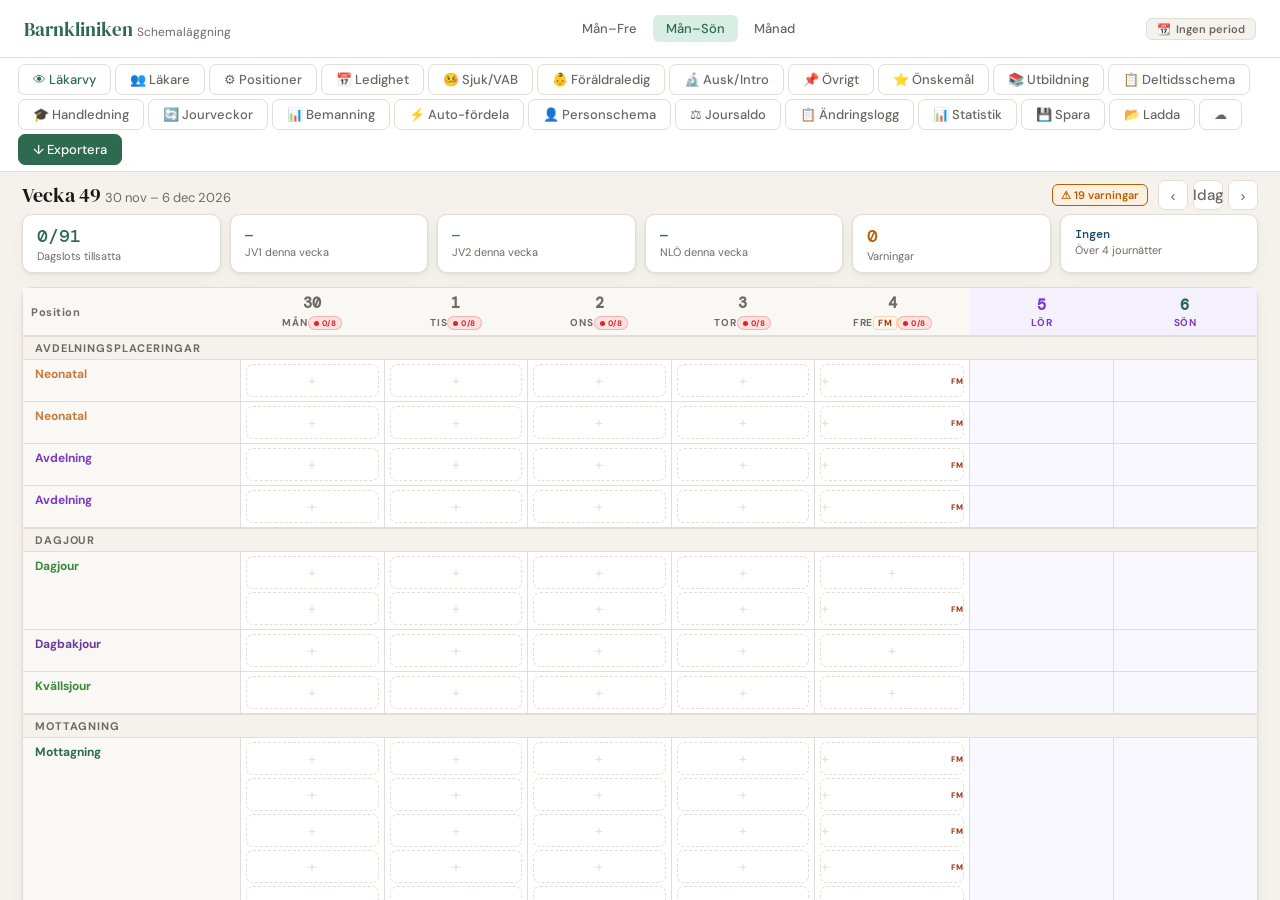
==== commit a3e29fd2: "Fix adm quick-remove: separate edit-click from remove button Move onclick for edit to text spans onl" ====
--- a/index.html
+++ b/index.html
@@ -1054,8 +1054,8 @@
 <!-- Modules loaded in dependency order -->
 <script src="state.js?v=134"></script>
 <script src="helpers.js?v=143"></script>
-<script src="render.js?v=163"></script>
-<script src="context.js?v=132"></script>
+<script src="render.js?v=164"></script>
+<script src="context.js?v=133"></script>
 <script src="modals.js?v=171"></script>
 <script src="features.js?v=153"></script>
 <script src="storage.js?v=127"></script>
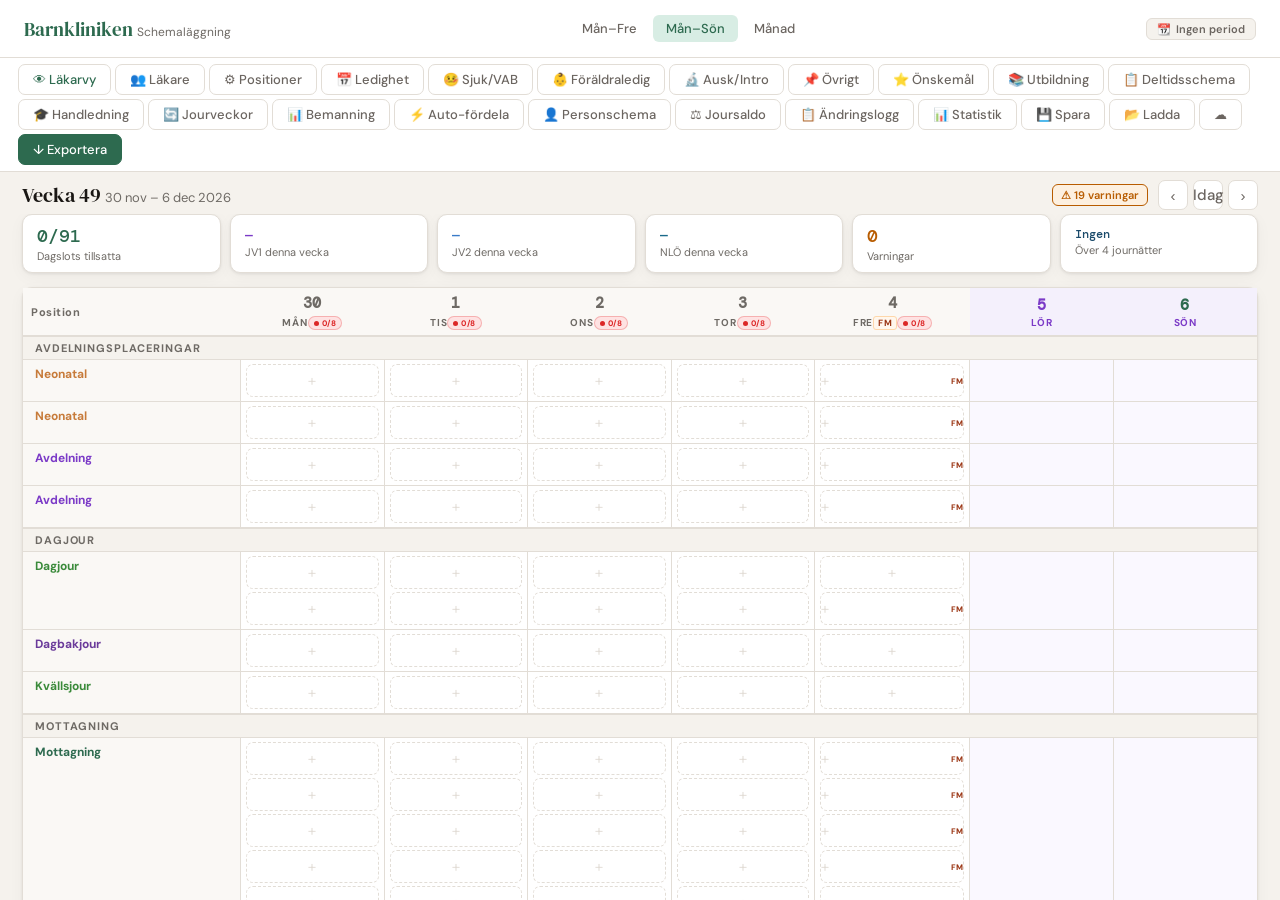
==== commit c2c26980: "Allow skipping individual occurrences of recurring adm/utb entries Adds specialRecurringExceptions[r" ====
--- a/index.html
+++ b/index.html
@@ -697,7 +697,7 @@
         <input type="radio" name="addSpecialHalf" id="addHalfDay" value="" checked><label class="tl" for="addHalfDay" style="padding:4px 12px">Heldag</label>
       </div>
     </div>
-    <div class="fg"><label class="fl">Anteckning (valfri)</label><input type="text" id="addSpecialNote" placeholder="T.ex. kursnamn..."></div>
+    <div class="fg"><label class="fl">Anteckning (valfri)</label><input type="text" id="addSpecialNote" placeholder="T ex PM..."></div>
     <div class="modal-actions" style="margin-bottom:0">
       <button id="addSpecialDeleteBtn" class="btn danger" onclick="deleteEditSpecial()" style="display:none;margin-right:auto">Ta bort</button>
       <button class="btn" onclick="closeModal('addSpecialModal')">Avbryt</button>
@@ -1052,13 +1052,13 @@
 <div class="toast" id="toast"></div>
 
 <!-- Modules loaded in dependency order -->
-<script src="state.js?v=134"></script>
-<script src="helpers.js?v=143"></script>
-<script src="render.js?v=164"></script>
-<script src="context.js?v=133"></script>
+<script src="state.js?v=135"></script>
+<script src="helpers.js?v=144"></script>
+<script src="render.js?v=165"></script>
+<script src="context.js?v=134"></script>
 <script src="modals.js?v=171"></script>
-<script src="features.js?v=153"></script>
-<script src="storage.js?v=127"></script>
+<script src="features.js?v=154"></script>
+<script src="storage.js?v=128"></script>
 <script src="https://cdn.sheetjs.com/xlsx-latest/package/dist/xlsx.full.min.js"></script>
 <script src="period.js?v=118"></script>
 <script>
